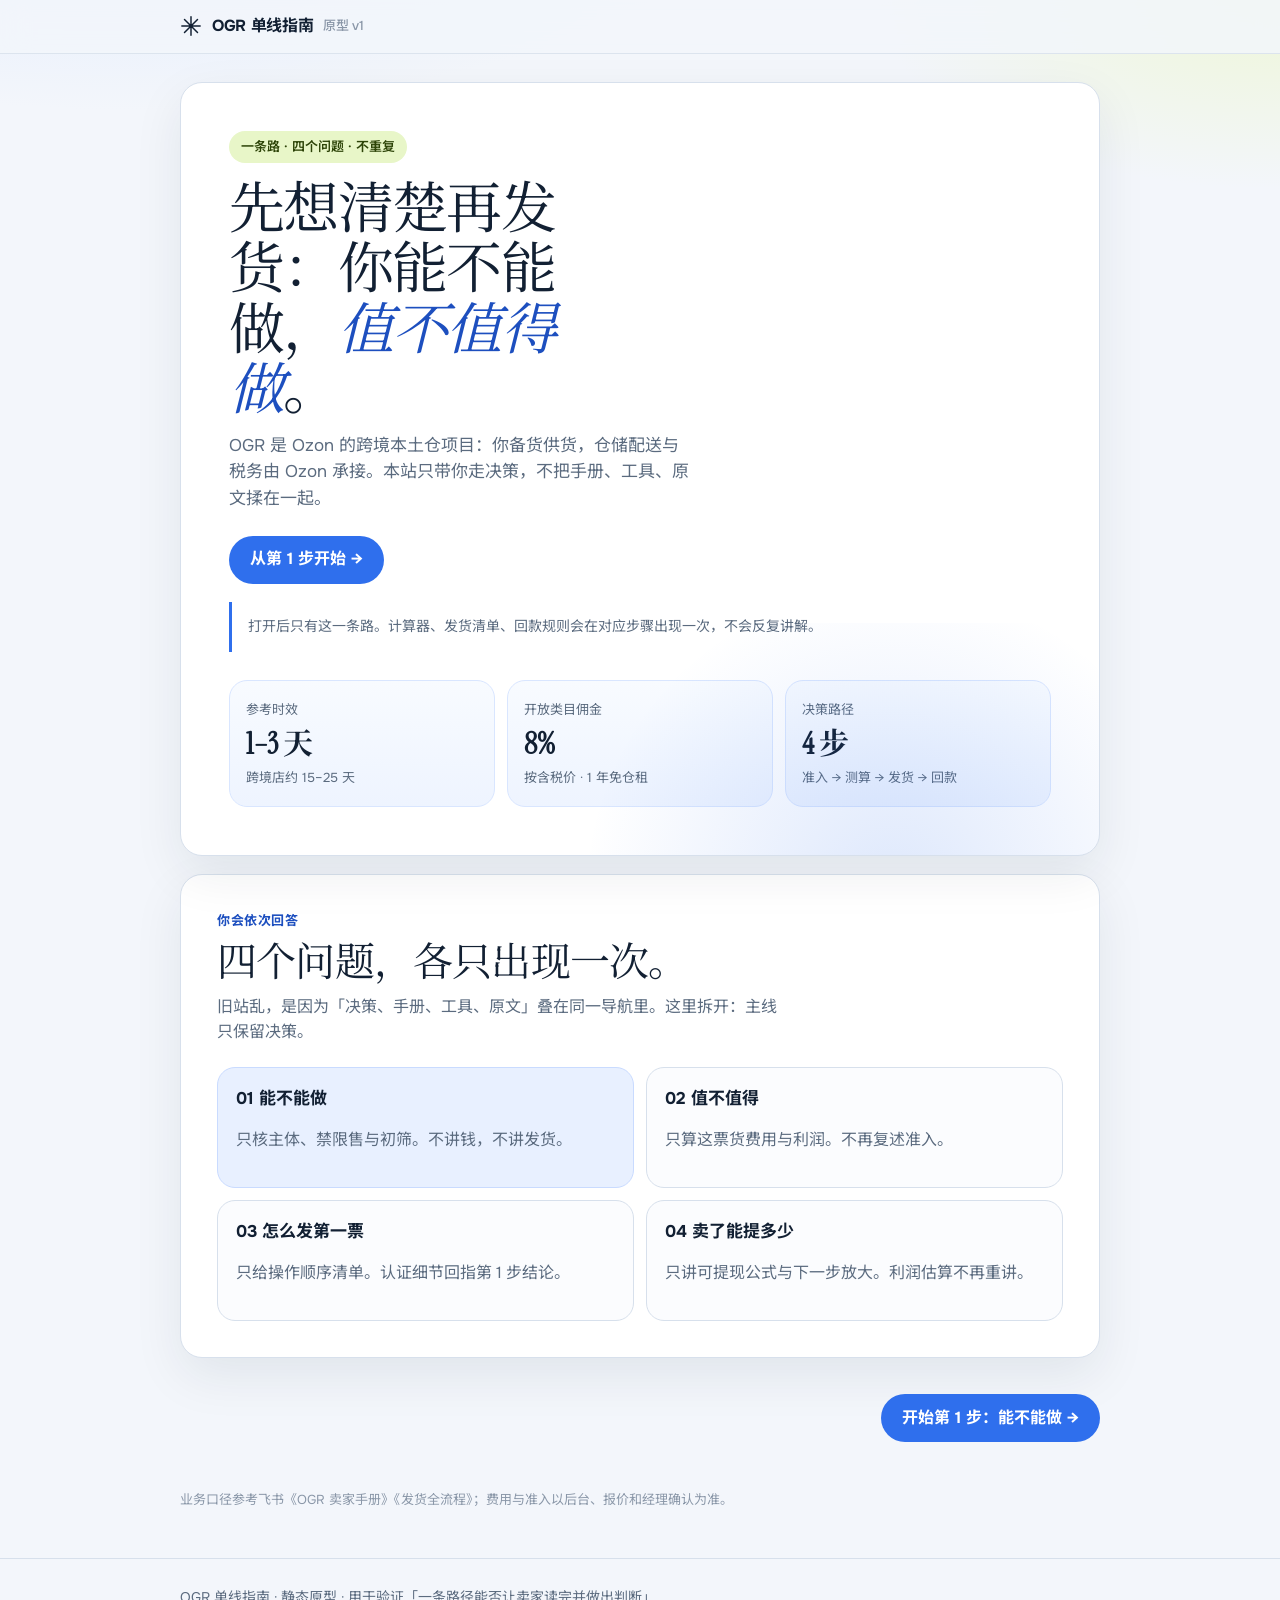
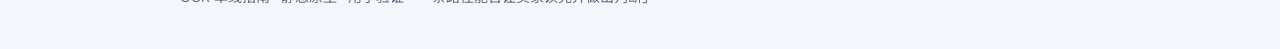
==== index.html @ 33021dd6 "Ship single-path OGR guide prototype. Replace multi-nav handbook with a four-step decision path so s" ====
<!DOCTYPE html>
<html lang="zh-CN">
<head>
  <meta charset="utf-8" />
  <meta name="viewport" content="width=device-width,initial-scale=1" />
  <title>OGR 单线指南 · 先判断，再行动</title>
  <link rel="preconnect" href="https://fonts.googleapis.com" />
  <link href="https://fonts.googleapis.com/css2?family=Instrument+Serif:ital@0;1&family=Onest:wght@400;500;600;700;800&family=Noto+Sans+SC:wght@400;500;700&family=Noto+Serif+SC:wght@400;500&display=swap" rel="stylesheet" />
  <link rel="stylesheet" href="style.css" />
</head>
<body>
  <header class="top">
    <div class="wrap top-in">
      <a class="brand" href="index.html">
        <svg fill="none" stroke="currentColor" stroke-linecap="round" stroke-width="1.6" viewBox="0 0 24 24"><path d="M12 2v20M2 12h20M4.9 4.9l14.2 14.2M19.1 4.9 4.9 19.1"></path></svg>
        OGR 单线指南
        <span>原型 v1</span>
      </a>
    </div>
  </header>

  <main class="wrap">
    <section class="hero">
      <div class="badge">一条路 · 四个问题 · 不重复</div>
      <h1>先想清楚再发货：你能不能做，<em>值不值得做</em>。</h1>
      <p class="lead">OGR 是 Ozon 的跨境本土仓项目：你备货供货，仓储配送与税务由 Ozon 承接。本站只带你走决策，不把手册、工具、原文揉在一起。</p>
      <div class="cta-row">
        <a class="btn" href="step-1.html">从第 1 步开始 →</a>
      </div>
      <p class="only-one">打开后只有这一条路。计算器、发货清单、回款规则会在对应步骤出现一次，不会反复讲解。</p>
      <div class="stats">
        <div class="stat"><span>参考时效</span><b>1–3 天</b><span>跨境店约 15–25 天</span></div>
        <div class="stat"><span>开放类目佣金</span><b>8%</b><span>按含税价 · 1 年免仓租</span></div>
        <div class="stat"><span>决策路径</span><b>4 步</b><span>准入 → 测算 → 发货 → 回款</span></div>
      </div>
    </section>

    <section class="panel">
      <div class="eyebrow">你会依次回答</div>
      <h2>四个问题，各只出现一次。</h2>
      <p class="section-lead">旧站乱，是因为「决策、手册、工具、原文」叠在同一导航里。这里拆开：主线只保留决策。</p>
      <div class="grid two">
        <article class="card sky"><h3>01 能不能做</h3><p>只核主体、禁限售与初筛。不讲钱，不讲发货。</p></article>
        <article class="card"><h3>02 值不值得</h3><p>只算这票货费用与利润。不再复述准入。</p></article>
        <article class="card"><h3>03 怎么发第一票</h3><p>只给操作顺序清单。认证细节回指第 1 步结论。</p></article>
        <article class="card"><h3>04 卖了能提多少</h3><p>只讲可提现公式与下一步放大。利润估算不再重讲。</p></article>
      </div>
    </section>

    <div class="nav-foot">
      <span></span>
      <a class="btn" href="step-1.html">开始第 1 步：能不能做 →</a>
    </div>
    <p class="source">业务口径参考飞书《OGR 卖家手册》《发货全流程》；费用与准入以后台、报价和经理确认为准。</p>
  </main>

  <footer>
    <div class="wrap">OGR 单线指南 · 静态原型 · 用于验证「一条路径能否让卖家读完并做出判断」</div>
  </footer>
</body>
</html>
---- style.css ----
:root {
  --bg: #f3f6fb;
  --paper: #ffffff;
  --ink: #122033;
  --muted: #5b6b7f;
  --faint: #8a97a8;
  --line: #d7e0ec;
  --blue: #2f6fed;
  --blue-deep: #1d4fbf;
  --sky: #e8f0ff;
  --lime: #e8f6c8;
  --lime-ink: #2d4408;
  --warn: #fff1df;
  --warn-ink: #8a4b00;
  --danger: #fde8e8;
  --danger-ink: #9b1c1c;
  --ok: #e5f7ea;
  --ok-ink: #146c2e;
  --shadow: 0 18px 50px rgba(18, 32, 51, 0.08);
  --radius: 22px;
  --max: 920px;
  --serif: "Instrument Serif", "Noto Serif SC", Georgia, serif;
  --sans: "Onest", "Noto Sans SC", system-ui, sans-serif;
}

* { box-sizing: border-box; }
html { scroll-behavior: smooth; }
body {
  margin: 0;
  color: var(--ink);
  background:
    radial-gradient(1200px 500px at 10% -10%, #dce8ff 0%, transparent 55%),
    radial-gradient(900px 420px at 100% 0%, #eef6d8 0%, transparent 45%),
    var(--bg);
  font-family: var(--sans);
  line-height: 1.55;
}

a { color: var(--blue-deep); text-decoration-thickness: 1px; text-underline-offset: 3px; }
a:hover { color: var(--blue); }

.wrap { width: min(var(--max), calc(100% - 32px)); margin: 0 auto; }

.top {
  position: sticky;
  top: 0;
  z-index: 20;
  backdrop-filter: blur(14px);
  background: rgba(243, 246, 251, 0.86);
  border-bottom: 1px solid rgba(215, 224, 236, 0.8);
}
.top-in {
  display: flex;
  align-items: center;
  justify-content: space-between;
  gap: 16px;
  padding: 14px 0;
}
.brand {
  display: inline-flex;
  align-items: center;
  gap: 10px;
  color: var(--ink);
  text-decoration: none;
  font-weight: 700;
  letter-spacing: -0.02em;
}
.brand svg { width: 22px; height: 22px; }
.brand span { color: var(--faint); font-weight: 500; font-size: 13px; }

.progress {
  display: grid;
  grid-template-columns: repeat(4, 1fr);
  gap: 8px;
  width: min(520px, 58vw);
}
.progress a {
  text-decoration: none;
  color: var(--faint);
  font-size: 12px;
  font-weight: 600;
  padding: 8px 10px;
  border-radius: 999px;
  background: rgba(255,255,255,0.55);
  border: 1px solid transparent;
  text-align: center;
  white-space: nowrap;
  overflow: hidden;
  text-overflow: ellipsis;
}
.progress a[aria-current="step"] {
  color: white;
  background: var(--blue);
  border-color: var(--blue);
}
.progress a.done {
  color: var(--blue-deep);
  background: var(--sky);
  border-color: #c9dbff;
}

.hero, .panel {
  background: var(--paper);
  border: 1px solid var(--line);
  border-radius: var(--radius);
  box-shadow: var(--shadow);
}
.hero {
  margin: 28px auto 18px;
  padding: clamp(28px, 5vw, 48px);
  position: relative;
  overflow: hidden;
}
.hero::before {
  content: "";
  position: absolute;
  inset: auto -20% -40% 35%;
  height: 70%;
  background: radial-gradient(circle at center, rgba(47,111,237,0.16), transparent 65%);
  pointer-events: none;
}
.badge {
  display: inline-flex;
  align-items: center;
  gap: 8px;
  padding: 6px 12px;
  border-radius: 999px;
  background: var(--lime);
  color: var(--lime-ink);
  font-size: 13px;
  font-weight: 600;
}
h1 {
  margin: 16px 0 12px;
  font-family: var(--serif);
  font-size: clamp(34px, 6vw, 56px);
  line-height: 1.08;
  letter-spacing: -0.03em;
  font-weight: 400;
  max-width: 14ch;
}
h1 em {
  font-style: italic;
  color: var(--blue-deep);
}
.lead {
  margin: 0 0 24px;
  max-width: 42ch;
  color: var(--muted);
  font-size: 17px;
}
.cta-row { display: flex; flex-wrap: wrap; gap: 12px; align-items: center; }

.btn {
  display: inline-flex;
  align-items: center;
  justify-content: center;
  gap: 8px;
  min-height: 48px;
  padding: 0 20px;
  border-radius: 999px;
  border: 1px solid transparent;
  background: var(--blue);
  color: white;
  font: inherit;
  font-weight: 700;
  text-decoration: none;
  cursor: pointer;
  transition: transform .15s ease, background .15s ease;
}
.btn:hover { background: var(--blue-deep); transform: translateY(-1px); color: white; }
.btn.light {
  background: white;
  color: var(--ink);
  border-color: var(--line);
}
.btn.light:hover { background: var(--sky); color: var(--ink); }
.btn:disabled,
.btn.is-disabled,
.btn[aria-disabled="true"] {
  opacity: .45;
  cursor: not-allowed;
  transform: none;
  pointer-events: auto;
}

.stats {
  display: grid;
  grid-template-columns: repeat(3, 1fr);
  gap: 12px;
  margin-top: 28px;
}
.stat {
  padding: 16px;
  border-radius: 18px;
  background: linear-gradient(180deg, #f8fbff, #eef4ff);
  border: 1px solid #d9e6ff;
}
.stat b {
  display: block;
  font-family: var(--serif);
  font-size: 30px;
  line-height: 1;
  margin: 8px 0 6px;
}
.stat span { color: var(--muted); font-size: 13px; }

.panel { padding: clamp(22px, 4vw, 36px); margin: 0 auto 18px; }
.eyebrow {
  color: var(--blue-deep);
  font-size: 13px;
  font-weight: 700;
  letter-spacing: 0.04em;
  text-transform: uppercase;
}
h2 {
  margin: 8px 0 10px;
  font-family: var(--serif);
  font-size: clamp(28px, 4vw, 40px);
  line-height: 1.15;
  letter-spacing: -0.02em;
  font-weight: 400;
}
.section-lead { margin: 0 0 22px; color: var(--muted); max-width: 52ch; }

.grid { display: grid; gap: 12px; }
.grid.two { grid-template-columns: repeat(2, 1fr); }
.grid.three { grid-template-columns: repeat(3, 1fr); }

.card {
  padding: 18px;
  border-radius: 18px;
  border: 1px solid var(--line);
  background: #fbfcfe;
}
.card h3 { margin: 0 0 8px; font-size: 17px; }
.card p, .card li { color: var(--muted); }
.card ul { margin: 0; padding-left: 18px; }
.card.sky { background: var(--sky); border-color: #c9dbff; }
.card.ok { background: var(--ok); border-color: #b7e4c3; }
.card.warn { background: var(--warn); border-color: #f0d2a4; }
.card.danger { background: var(--danger); border-color: #f0bdbd; }

.check-list { display: grid; gap: 10px; }
.check {
  display: grid;
  grid-template-columns: 28px 1fr;
  gap: 12px;
  align-items: start;
  padding: 14px 16px;
  border-radius: 16px;
  border: 1px solid var(--line);
  background: white;
  cursor: pointer;
}
.check input { width: 18px; height: 18px; margin-top: 3px; accent-color: var(--blue); }
.check strong { display: block; margin-bottom: 2px; }
.check span { color: var(--muted); font-size: 14px; }

.gate {
  margin-top: 18px;
  padding: 16px 18px;
  border-radius: 16px;
  background: var(--sky);
  border: 1px solid #c9dbff;
  display: none;
}
.gate.show { display: block; }
.gate.bad { background: var(--warn); border-color: #f0d2a4; }

.calc {
  display: grid;
  grid-template-columns: 1.1fr 0.9fr;
  gap: 16px;
}
.fields { display: grid; gap: 12px; }
label.f {
  display: grid;
  gap: 6px;
  font-size: 14px;
  font-weight: 600;
}
.ipt {
  display: flex;
  align-items: center;
  gap: 8px;
  border: 1px solid var(--line);
  border-radius: 14px;
  background: white;
  padding: 0 14px;
  min-height: 48px;
}
.ipt input {
  border: 0;
  outline: 0;
  width: 100%;
  font: inherit;
  background: transparent;
}
.ipt span { color: var(--faint); font-size: 13px; white-space: nowrap; }
.result {
  padding: 18px;
  border-radius: 18px;
  background: linear-gradient(160deg, #16325f, #2f6fed);
  color: white;
  min-height: 100%;
}
.result p { margin: 0 0 8px; opacity: .8; font-size: 14px; }
.result .big {
  font-family: var(--serif);
  font-size: 42px;
  line-height: 1;
  margin: 4px 0 16px;
}
.result dl { margin: 0; display: grid; gap: 8px; }
.result dt { opacity: .75; font-size: 13px; }
.result dd { margin: 0; font-weight: 700; }
.note {
  margin-top: 12px;
  font-size: 13px;
  color: var(--faint);
}

.steps { counter-reset: s; display: grid; gap: 10px; }
.step {
  display: grid;
  grid-template-columns: 48px 1fr;
  gap: 14px;
  padding: 16px;
  border-radius: 18px;
  border: 1px solid var(--line);
  background: white;
}
.step .n {
  width: 48px;
  height: 48px;
  border-radius: 16px;
  display: grid;
  place-items: center;
  background: var(--sky);
  color: var(--blue-deep);
  font-weight: 800;
}
.step h3 { margin: 0 0 4px; font-size: 16px; }
.step p { margin: 0; color: var(--muted); font-size: 14px; }
.who {
  display: inline-block;
  margin-top: 8px;
  padding: 3px 8px;
  border-radius: 999px;
  background: #eef2f7;
  color: var(--muted);
  font-size: 12px;
  font-weight: 600;
}

.nav-foot {
  display: flex;
  justify-content: space-between;
  gap: 12px;
  flex-wrap: wrap;
  margin: 8px auto 40px;
  padding: 18px 0 8px;
}
.source {
  margin: 0 auto 48px;
  color: var(--faint);
  font-size: 13px;
}
.source a { color: var(--muted); }

footer {
  border-top: 1px solid var(--line);
  padding: 28px 0 40px;
  color: var(--muted);
  font-size: 14px;
}

.only-one {
  margin-top: 18px;
  padding: 14px 16px;
  border-left: 3px solid var(--blue);
  background: rgba(255,255,255,0.55);
  color: var(--muted);
  font-size: 14px;
}

@media (max-width: 820px) {
  .progress { display: none; }
  .stats, .grid.two, .grid.three, .calc { grid-template-columns: 1fr; }
  h1 { max-width: none; }
}
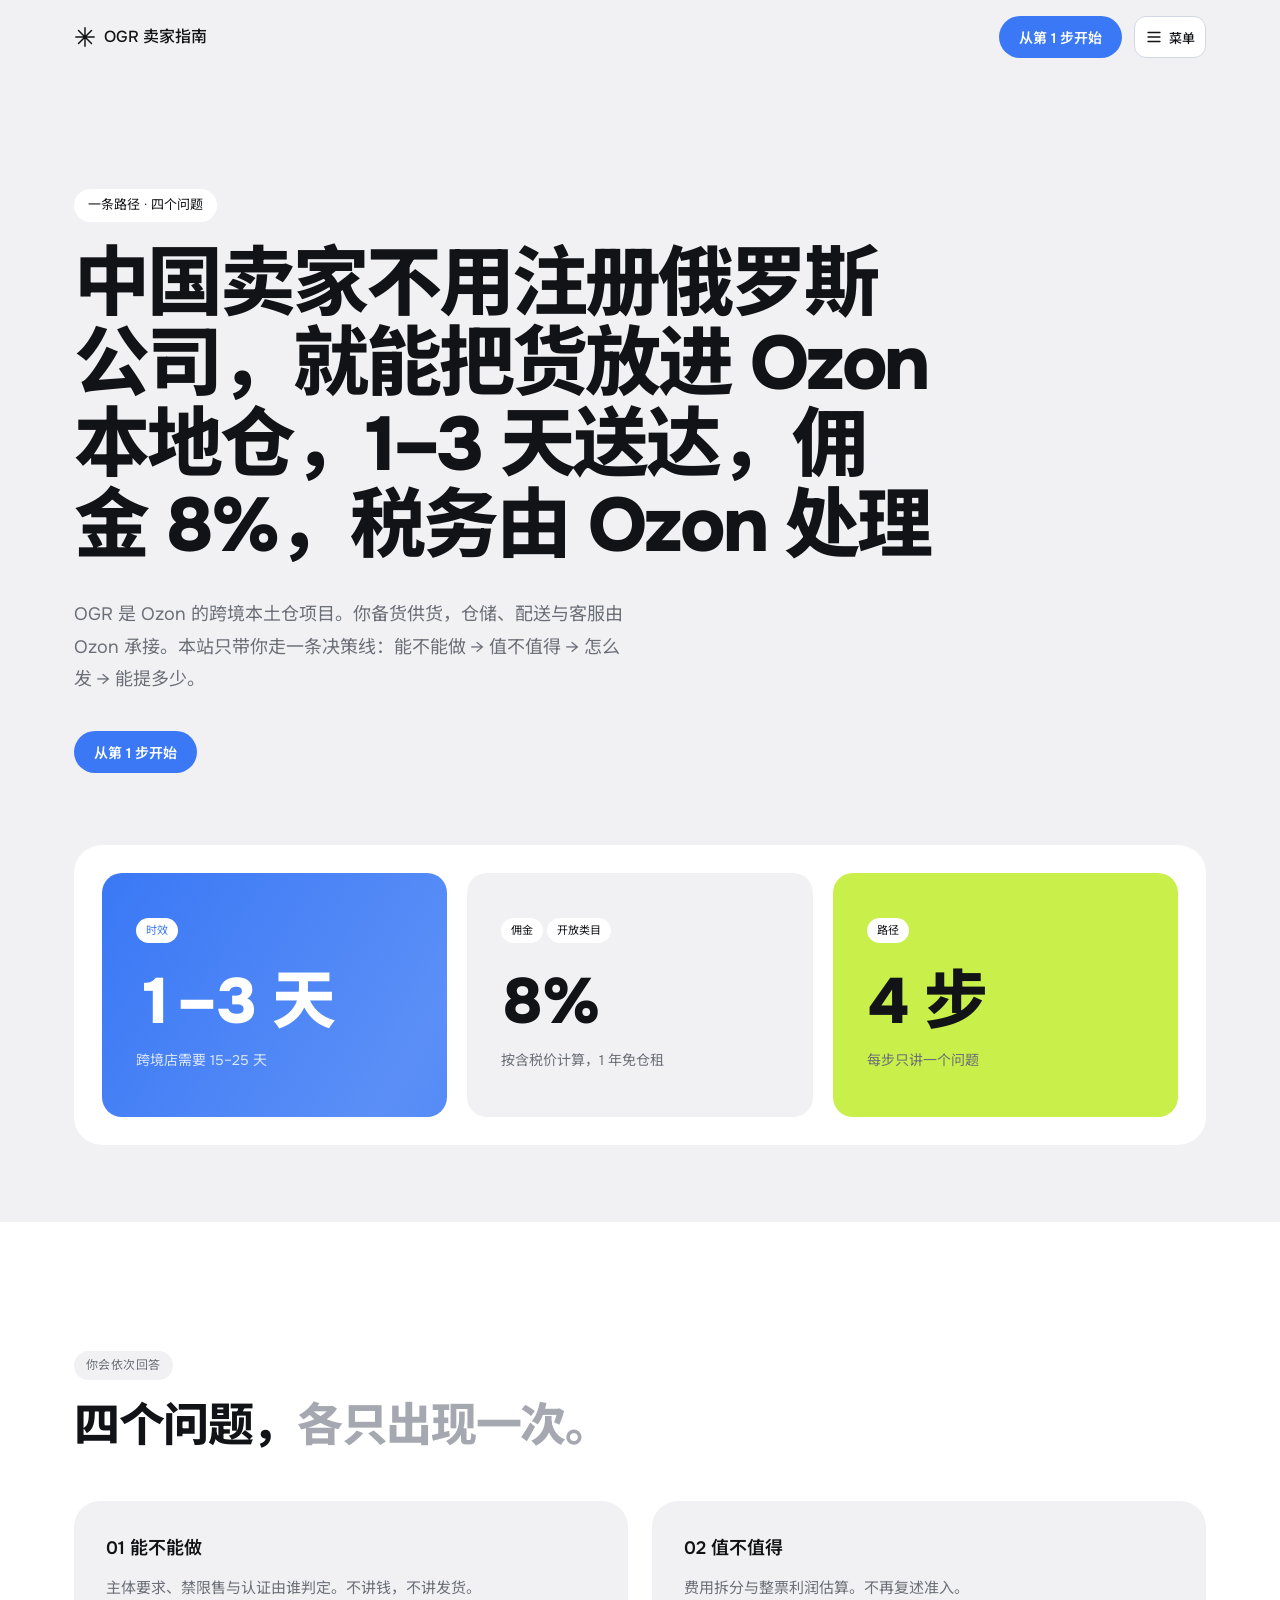
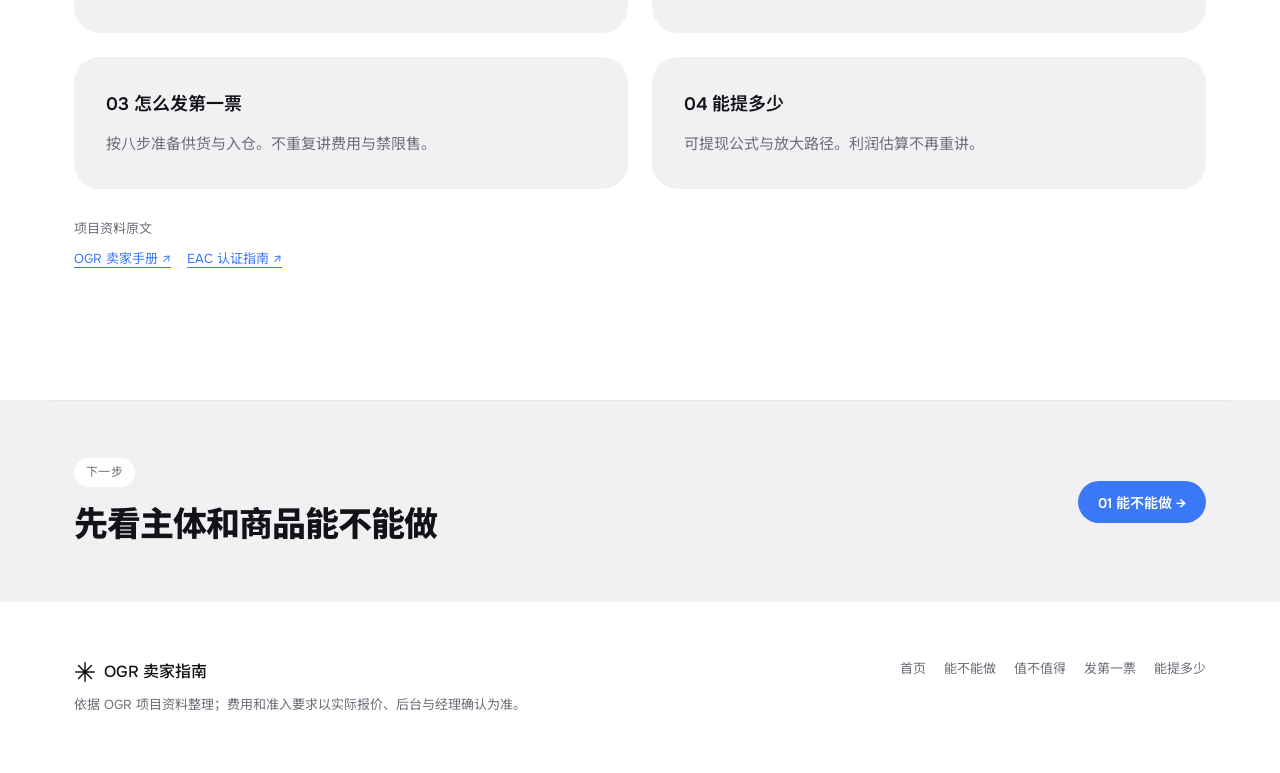
==== commit 8a551593: "Drop eligibility gate and restore original OGR visuals. Reuse existing guide CSS/markup; keep the fo" ====
--- a/index.html
+++ b/index.html
@@ -1,61 +1,37 @@
 <!DOCTYPE html>
 <html lang="zh-CN">
-<head>
-  <meta charset="utf-8" />
-  <meta name="viewport" content="width=device-width,initial-scale=1" />
-  <title>OGR 单线指南 · 先判断，再行动</title>
-  <link rel="preconnect" href="https://fonts.googleapis.com" />
-  <link href="https://fonts.googleapis.com/css2?family=Instrument+Serif:ital@0;1&family=Onest:wght@400;500;600;700;800&family=Noto+Sans+SC:wght@400;500;700&family=Noto+Serif+SC:wght@400;500&display=swap" rel="stylesheet" />
-  <link rel="stylesheet" href="style.css" />
-</head>
-<body>
-  <header class="top">
-    <div class="wrap top-in">
-      <a class="brand" href="index.html">
-        <svg fill="none" stroke="currentColor" stroke-linecap="round" stroke-width="1.6" viewBox="0 0 24 24"><path d="M12 2v20M2 12h20M4.9 4.9l14.2 14.2M19.1 4.9 4.9 19.1"></path></svg>
-        OGR 单线指南
-        <span>原型 v1</span>
-      </a>
-    </div>
-  </header>
-
-  <main class="wrap">
-    <section class="hero">
-      <div class="badge">一条路 · 四个问题 · 不重复</div>
-      <h1>先想清楚再发货：你能不能做，<em>值不值得做</em>。</h1>
-      <p class="lead">OGR 是 Ozon 的跨境本土仓项目：你备货供货，仓储配送与税务由 Ozon 承接。本站只带你走决策，不把手册、工具、原文揉在一起。</p>
-      <div class="cta-row">
-        <a class="btn" href="step-1.html">从第 1 步开始 →</a>
-      </div>
-      <p class="only-one">打开后只有这一条路。计算器、发货清单、回款规则会在对应步骤出现一次，不会反复讲解。</p>
-      <div class="stats">
-        <div class="stat"><span>参考时效</span><b>1–3 天</b><span>跨境店约 15–25 天</span></div>
-        <div class="stat"><span>开放类目佣金</span><b>8%</b><span>按含税价 · 1 年免仓租</span></div>
-        <div class="stat"><span>决策路径</span><b>4 步</b><span>准入 → 测算 → 发货 → 回款</span></div>
-      </div>
-    </section>
-
-    <section class="panel">
-      <div class="eyebrow">你会依次回答</div>
-      <h2>四个问题，各只出现一次。</h2>
-      <p class="section-lead">旧站乱，是因为「决策、手册、工具、原文」叠在同一导航里。这里拆开：主线只保留决策。</p>
-      <div class="grid two">
-        <article class="card sky"><h3>01 能不能做</h3><p>只核主体、禁限售与初筛。不讲钱，不讲发货。</p></article>
-        <article class="card"><h3>02 值不值得</h3><p>只算这票货费用与利润。不再复述准入。</p></article>
-        <article class="card"><h3>03 怎么发第一票</h3><p>只给操作顺序清单。认证细节回指第 1 步结论。</p></article>
-        <article class="card"><h3>04 卖了能提多少</h3><p>只讲可提现公式与下一步放大。利润估算不再重讲。</p></article>
-      </div>
-    </section>
-
-    <div class="nav-foot">
-      <span></span>
-      <a class="btn" href="step-1.html">开始第 1 步：能不能做 →</a>
-    </div>
-    <p class="source">业务口径参考飞书《OGR 卖家手册》《发货全流程》；费用与准入以后台、报价和经理确认为准。</p>
-  </main>
-
-  <footer>
-    <div class="wrap">OGR 单线指南 · 静态原型 · 用于验证「一条路径能否让卖家读完并做出判断」</div>
-  </footer>
-</body>
+<meta charset="utf-8"/>
+<meta content="width=device-width,initial-scale=1,viewport-fit=cover" name="viewport"/>
+<title>OGR 卖家指南</title>
+<link href="https://fonts.googleapis.com" rel="preconnect"/>
+<link href="https://fonts.googleapis.com/css2?family=Instrument+Serif:ital@0;1&amp;family=Onest:wght@400;500;600;800&amp;family=Noto+Sans+SC:wght@400;500;700&amp;family=Noto+Serif+SC:wght@400;500&amp;display=swap" rel="stylesheet"/>
+<link href="style.css" rel="stylesheet"/>
+<link href="polish.css" rel="stylesheet"/>
+<header class="site"><div class="in"><a class="brand" href="index.html"><svg fill="none" stroke="currentColor" stroke-linecap="round" stroke-width="1.6" viewBox="0 0 24 24"><path d="M12 2v20M2 12h20M4.9 4.9l14.2 14.2M19.1 4.9 4.9 19.1"></path></svg>OGR 卖家指南</a><nav class="menu"><a aria-current="page" href="index.html">首页</a><a href="step-1.html">01 能不能做</a><a href="step-2.html">02 值不值得</a><a href="step-3.html">03 发第一票</a><a href="step-4.html">04 能提多少</a></nav><a class="btn" href="step-1.html">从第 1 步开始</a><button aria-controls="site-navigation" aria-expanded="false" aria-label="打开或收起网站菜单" class="site-menu-toggle" type="button"><svg aria-hidden="true" fill="none" stroke="currentColor" stroke-linecap="round" stroke-width="1.7" viewBox="0 0 24 24"><path d="M4 6h16M4 12h16M4 18h16"></path></svg><span>菜单</span></button></div>
+<div aria-label="网站导航" class="in mnav" hidden id="site-navigation" role="navigation"><a aria-current="page" href="index.html">首页</a><a href="step-1.html">01 能不能做</a><a href="step-2.html">02 值不值得</a><a href="step-3.html">03 发第一票</a><a href="step-4.html">04 能提多少</a></div></header>
+<main>
+<div class="in ihero">
+<div class="badge">一条路径 · 四个问题</div>
+<h1>中国卖家不用注册俄罗斯公司，就能把货放进 <b>Ozon 本地仓</b>，1–3 天送达，佣金 8%，税务由 Ozon 处理</h1>
+<p>OGR 是 Ozon 的跨境本土仓项目。你备货供货，仓储、配送与客服由 Ozon 承接。本站只带你走一条决策线：能不能做 → 值不值得 → 怎么发 → 能提多少。</p>
+<div class="cta"><a class="btn" href="step-1.html">从第 1 步开始</a></div>
+<div class="mock">
+<div class="m b"><span class="tag" style="color:var(--blue)">时效</span><div class="v num">1–3 天</div><p>跨境店需要 15–25 天</p></div>
+<div class="m"><span class="tag">佣金</span><span class="tag">开放类目</span><div class="v num">8%</div><p>按含税价计算，1 年免仓租</p></div>
+<div class="m l"><span class="tag">路径</span><div class="v num">4 步</div><p>每步只讲一个问题</p></div>
+</div></div>
+<section class="soft"><div class="in">
+<div class="eyebrow">你会依次回答</div><h2 class="h2">四个问题，<span>各只出现一次。</span></h2>
+<div class="grid g2" style="margin-top:28px">
+<a class="card" href="step-1.html" style="text-decoration:none"><h3>01 能不能做</h3><p>主体要求、禁限售与认证由谁判定。不讲钱，不讲发货。</p></a>
+<a class="card" href="step-2.html" style="text-decoration:none"><h3>02 值不值得</h3><p>费用拆分与整票利润估算。不再复述准入。</p></a>
+<a class="card" href="step-3.html" style="text-decoration:none"><h3>03 怎么发第一票</h3><p>按八步准备供货与入仓。不重复讲费用与禁限售。</p></a>
+<a class="card" href="step-4.html" style="text-decoration:none"><h3>04 能提多少</h3><p>可提现公式与放大路径。利润估算不再重讲。</p></a>
+</div>
+<p class="source-line"><span>项目资料原文</span><a href="https://mcnr4asdohn7.feishu.cn/wiki/GHFMwMTVVi674Xk6fSncdgdinuc" rel="noopener" target="_blank">OGR 卖家手册 ↗</a><a href="https://mcnr4asdohn7.feishu.cn/wiki/VZ6hwKx2fiRFkskrBdcchBUDnZn" rel="noopener" target="_blank">EAC 认证指南 ↗</a></p>
+</div></section>
+<div class="in next"><div><div class="eyebrow">下一步</div><div class="h2">先看主体和商品能不能做</div></div><a class="btn" href="step-1.html">01 能不能做 →</a></div>
+</main>
+<footer><div class="in"><div><a class="brand" href="index.html"><svg fill="none" stroke="currentColor" stroke-linecap="round" stroke-width="1.6" viewBox="0 0 24 24"><path d="M12 2v20M2 12h20M4.9 4.9l14.2 14.2M19.1 4.9 4.9 19.1"></path></svg>OGR 卖家指南</a><p style="margin:8px 0 0">依据 OGR 项目资料整理；费用和准入要求以实际报价、后台与经理确认为准。</p></div><nav><a href="index.html">首页</a><a href="step-1.html">能不能做</a><a href="step-2.html">值不值得</a><a href="step-3.html">发第一票</a><a href="step-4.html">能提多少</a></nav></div></footer>
+<script defer src="site-nav.js"></script>
 </html>
--- a/style.css
+++ b/style.css
@@ -1,392 +1,413 @@
-:root {
-  --bg: #f3f6fb;
-  --paper: #ffffff;
-  --ink: #122033;
-  --muted: #5b6b7f;
-  --faint: #8a97a8;
-  --line: #d7e0ec;
-  --blue: #2f6fed;
-  --blue-deep: #1d4fbf;
-  --sky: #e8f0ff;
-  --lime: #e8f6c8;
-  --lime-ink: #2d4408;
-  --warn: #fff1df;
-  --warn-ink: #8a4b00;
-  --danger: #fde8e8;
-  --danger-ink: #9b1c1c;
-  --ok: #e5f7ea;
-  --ok-ink: #146c2e;
-  --shadow: 0 18px 50px rgba(18, 32, 51, 0.08);
-  --radius: 22px;
-  --max: 920px;
-  --serif: "Instrument Serif", "Noto Serif SC", Georgia, serif;
-  --sans: "Onest", "Noto Sans SC", system-ui, sans-serif;
-}
-
-* { box-sizing: border-box; }
-html { scroll-behavior: smooth; }
-body {
-  margin: 0;
-  color: var(--ink);
-  background:
-    radial-gradient(1200px 500px at 10% -10%, #dce8ff 0%, transparent 55%),
-    radial-gradient(900px 420px at 100% 0%, #eef6d8 0%, transparent 45%),
-    var(--bg);
-  font-family: var(--sans);
-  line-height: 1.55;
-}
-
-a { color: var(--blue-deep); text-decoration-thickness: 1px; text-underline-offset: 3px; }
-a:hover { color: var(--blue); }
-
-.wrap { width: min(var(--max), calc(100% - 32px)); margin: 0 auto; }
-
-.top {
-  position: sticky;
-  top: 0;
-  z-index: 20;
-  backdrop-filter: blur(14px);
-  background: rgba(243, 246, 251, 0.86);
-  border-bottom: 1px solid rgba(215, 224, 236, 0.8);
-}
-.top-in {
-  display: flex;
-  align-items: center;
-  justify-content: space-between;
-  gap: 16px;
-  padding: 14px 0;
-}
-.brand {
-  display: inline-flex;
-  align-items: center;
-  gap: 10px;
-  color: var(--ink);
-  text-decoration: none;
-  font-weight: 700;
-  letter-spacing: -0.02em;
-}
-.brand svg { width: 22px; height: 22px; }
-.brand span { color: var(--faint); font-weight: 500; font-size: 13px; }
-
-.progress {
-  display: grid;
-  grid-template-columns: repeat(4, 1fr);
-  gap: 8px;
-  width: min(520px, 58vw);
-}
-.progress a {
-  text-decoration: none;
-  color: var(--faint);
-  font-size: 12px;
-  font-weight: 600;
-  padding: 8px 10px;
-  border-radius: 999px;
-  background: rgba(255,255,255,0.55);
-  border: 1px solid transparent;
-  text-align: center;
-  white-space: nowrap;
-  overflow: hidden;
-  text-overflow: ellipsis;
-}
-.progress a[aria-current="step"] {
-  color: white;
-  background: var(--blue);
-  border-color: var(--blue);
-}
-.progress a.done {
-  color: var(--blue-deep);
-  background: var(--sky);
-  border-color: #c9dbff;
-}
-
-.hero, .panel {
-  background: var(--paper);
-  border: 1px solid var(--line);
-  border-radius: var(--radius);
-  box-shadow: var(--shadow);
-}
-.hero {
-  margin: 28px auto 18px;
-  padding: clamp(28px, 5vw, 48px);
-  position: relative;
-  overflow: hidden;
-}
-.hero::before {
-  content: "";
-  position: absolute;
-  inset: auto -20% -40% 35%;
-  height: 70%;
-  background: radial-gradient(circle at center, rgba(47,111,237,0.16), transparent 65%);
-  pointer-events: none;
-}
-.badge {
-  display: inline-flex;
-  align-items: center;
-  gap: 8px;
-  padding: 6px 12px;
-  border-radius: 999px;
-  background: var(--lime);
-  color: var(--lime-ink);
-  font-size: 13px;
-  font-weight: 600;
-}
-h1 {
-  margin: 16px 0 12px;
-  font-family: var(--serif);
-  font-size: clamp(34px, 6vw, 56px);
-  line-height: 1.08;
-  letter-spacing: -0.03em;
-  font-weight: 400;
-  max-width: 14ch;
-}
-h1 em {
-  font-style: italic;
-  color: var(--blue-deep);
-}
-.lead {
-  margin: 0 0 24px;
-  max-width: 42ch;
-  color: var(--muted);
-  font-size: 17px;
-}
-.cta-row { display: flex; flex-wrap: wrap; gap: 12px; align-items: center; }
-
-.btn {
-  display: inline-flex;
-  align-items: center;
-  justify-content: center;
-  gap: 8px;
-  min-height: 48px;
-  padding: 0 20px;
-  border-radius: 999px;
-  border: 1px solid transparent;
-  background: var(--blue);
-  color: white;
-  font: inherit;
-  font-weight: 700;
-  text-decoration: none;
-  cursor: pointer;
-  transition: transform .15s ease, background .15s ease;
-}
-.btn:hover { background: var(--blue-deep); transform: translateY(-1px); color: white; }
-.btn.light {
-  background: white;
-  color: var(--ink);
-  border-color: var(--line);
-}
-.btn.light:hover { background: var(--sky); color: var(--ink); }
-.btn:disabled,
-.btn.is-disabled,
-.btn[aria-disabled="true"] {
-  opacity: .45;
-  cursor: not-allowed;
-  transform: none;
-  pointer-events: auto;
-}
-
-.stats {
-  display: grid;
-  grid-template-columns: repeat(3, 1fr);
-  gap: 12px;
-  margin-top: 28px;
-}
-.stat {
-  padding: 16px;
-  border-radius: 18px;
-  background: linear-gradient(180deg, #f8fbff, #eef4ff);
-  border: 1px solid #d9e6ff;
-}
-.stat b {
-  display: block;
-  font-family: var(--serif);
-  font-size: 30px;
-  line-height: 1;
-  margin: 8px 0 6px;
-}
-.stat span { color: var(--muted); font-size: 13px; }
-
-.panel { padding: clamp(22px, 4vw, 36px); margin: 0 auto 18px; }
-.eyebrow {
-  color: var(--blue-deep);
-  font-size: 13px;
-  font-weight: 700;
-  letter-spacing: 0.04em;
-  text-transform: uppercase;
-}
-h2 {
-  margin: 8px 0 10px;
-  font-family: var(--serif);
-  font-size: clamp(28px, 4vw, 40px);
-  line-height: 1.15;
-  letter-spacing: -0.02em;
-  font-weight: 400;
-}
-.section-lead { margin: 0 0 22px; color: var(--muted); max-width: 52ch; }
-
-.grid { display: grid; gap: 12px; }
-.grid.two { grid-template-columns: repeat(2, 1fr); }
-.grid.three { grid-template-columns: repeat(3, 1fr); }
-
-.card {
-  padding: 18px;
-  border-radius: 18px;
-  border: 1px solid var(--line);
-  background: #fbfcfe;
-}
-.card h3 { margin: 0 0 8px; font-size: 17px; }
-.card p, .card li { color: var(--muted); }
-.card ul { margin: 0; padding-left: 18px; }
-.card.sky { background: var(--sky); border-color: #c9dbff; }
-.card.ok { background: var(--ok); border-color: #b7e4c3; }
-.card.warn { background: var(--warn); border-color: #f0d2a4; }
-.card.danger { background: var(--danger); border-color: #f0bdbd; }
-
-.check-list { display: grid; gap: 10px; }
-.check {
-  display: grid;
-  grid-template-columns: 28px 1fr;
-  gap: 12px;
-  align-items: start;
-  padding: 14px 16px;
-  border-radius: 16px;
-  border: 1px solid var(--line);
-  background: white;
-  cursor: pointer;
-}
-.check input { width: 18px; height: 18px; margin-top: 3px; accent-color: var(--blue); }
-.check strong { display: block; margin-bottom: 2px; }
-.check span { color: var(--muted); font-size: 14px; }
-
-.gate {
-  margin-top: 18px;
-  padding: 16px 18px;
-  border-radius: 16px;
-  background: var(--sky);
-  border: 1px solid #c9dbff;
-  display: none;
-}
-.gate.show { display: block; }
-.gate.bad { background: var(--warn); border-color: #f0d2a4; }
-
-.calc {
-  display: grid;
-  grid-template-columns: 1.1fr 0.9fr;
-  gap: 16px;
-}
-.fields { display: grid; gap: 12px; }
-label.f {
-  display: grid;
-  gap: 6px;
-  font-size: 14px;
-  font-weight: 600;
-}
-.ipt {
-  display: flex;
-  align-items: center;
-  gap: 8px;
-  border: 1px solid var(--line);
-  border-radius: 14px;
-  background: white;
-  padding: 0 14px;
-  min-height: 48px;
-}
-.ipt input {
-  border: 0;
-  outline: 0;
-  width: 100%;
-  font: inherit;
-  background: transparent;
-}
-.ipt span { color: var(--faint); font-size: 13px; white-space: nowrap; }
-.result {
-  padding: 18px;
-  border-radius: 18px;
-  background: linear-gradient(160deg, #16325f, #2f6fed);
-  color: white;
-  min-height: 100%;
-}
-.result p { margin: 0 0 8px; opacity: .8; font-size: 14px; }
-.result .big {
-  font-family: var(--serif);
-  font-size: 42px;
-  line-height: 1;
-  margin: 4px 0 16px;
-}
-.result dl { margin: 0; display: grid; gap: 8px; }
-.result dt { opacity: .75; font-size: 13px; }
-.result dd { margin: 0; font-weight: 700; }
-.note {
-  margin-top: 12px;
-  font-size: 13px;
-  color: var(--faint);
-}
-
-.steps { counter-reset: s; display: grid; gap: 10px; }
-.step {
-  display: grid;
-  grid-template-columns: 48px 1fr;
-  gap: 14px;
-  padding: 16px;
-  border-radius: 18px;
-  border: 1px solid var(--line);
-  background: white;
-}
-.step .n {
-  width: 48px;
-  height: 48px;
-  border-radius: 16px;
-  display: grid;
-  place-items: center;
-  background: var(--sky);
-  color: var(--blue-deep);
-  font-weight: 800;
-}
-.step h3 { margin: 0 0 4px; font-size: 16px; }
-.step p { margin: 0; color: var(--muted); font-size: 14px; }
-.who {
-  display: inline-block;
-  margin-top: 8px;
-  padding: 3px 8px;
-  border-radius: 999px;
-  background: #eef2f7;
-  color: var(--muted);
-  font-size: 12px;
-  font-weight: 600;
-}
-
-.nav-foot {
-  display: flex;
-  justify-content: space-between;
-  gap: 12px;
-  flex-wrap: wrap;
-  margin: 8px auto 40px;
-  padding: 18px 0 8px;
-}
-.source {
-  margin: 0 auto 48px;
-  color: var(--faint);
-  font-size: 13px;
-}
-.source a { color: var(--muted); }
-
-footer {
-  border-top: 1px solid var(--line);
-  padding: 28px 0 40px;
-  color: var(--muted);
-  font-size: 14px;
-}
-
-.only-one {
-  margin-top: 18px;
-  padding: 14px 16px;
-  border-left: 3px solid var(--blue);
-  background: rgba(255,255,255,0.55);
-  color: var(--muted);
-  font-size: 14px;
-}
-
-@media (max-width: 820px) {
-  .progress { display: none; }
-  .stats, .grid.two, .grid.three, .calc { grid-template-columns: 1fr; }
-  h1 { max-width: none; }
-}
+/* Layout: 居中衬线标题 + 天空弧形 + 风景插画；内容页为窄栏卡片 */
+:root{
+  --bg:#f1f1f3;--soft:#f1f1f3;--sky:#e4edff;--ink:#121317;--muted:#6c6f78;--faint:#a5a8b0;--line:#e6e7eb;
+  --blue:#3a78f5;--lime:#c8ef4a;--leaf:#3a9a2f;--leaf-soft:#eaf8dc;--warn:#e0571c;--warn-soft:#fdeee5;
+  --serif:"Instrument Serif","Noto Serif SC",Georgia,serif;--sans:"Onest","Noto Sans SC",system-ui,sans-serif;--heavy:"Onest","Noto Sans SC",system-ui,sans-serif;
+  color-scheme:light;
+}
+*{box-sizing:border-box}
+body{background:var(--bg);color:var(--ink);font-family:var(--sans);font-size:15px;line-height:1.65;-webkit-font-smoothing:antialiased}
+a{color:inherit}
+.in{max-width:1120px;margin:0 auto;padding-left:max(20px,env(safe-area-inset-left,0px));padding-right:max(20px,env(safe-area-inset-right,0px))}
+.num{font-variant-numeric:tabular-nums}
+h1,h2,h3{text-wrap:balance;margin:0}
+.serif{font-family:var(--serif);font-weight:400;letter-spacing:-.01em}
+em.it{font-style:italic;font-family:var(--serif)}
+/* header */
+header.site{position:sticky;top:env(safe-area-inset-top,0px);z-index:20;background:rgba(255,255,255,.9);backdrop-filter:blur(10px)}
+body::before{content:"";position:fixed;inset:0 0 auto;height:env(safe-area-inset-top,0px);z-index:30;background:#fff}
+header.site .in{display:flex;align-items:center;justify-content:space-between;gap:16px;padding-block:16px}
+.brand{display:flex;align-items:center;gap:8px;text-decoration:none;font-weight:500;font-size:16px}
+.brand svg{width:22px;height:22px}
+.menu{display:flex;gap:28px;font-size:14px}
+.menu a{text-decoration:none;color:var(--ink);opacity:.75;white-space:nowrap}
+.menu a[aria-current]{opacity:1;font-weight:600}
+.btn{display:inline-flex;align-items:center;gap:8px;border:0;border-radius:999px;background:var(--ink);color:#fff;font:500 14px var(--sans);padding:11px 20px;text-decoration:none;cursor:pointer;white-space:nowrap}
+.btn.light{background:#fff;color:var(--ink);box-shadow:0 2px 10px rgba(20,30,50,.12)}
+.btn:focus-visible,a:focus-visible,input:focus-visible,button:focus-visible{outline:2px solid var(--blue);outline-offset:2px}
+header.site .in.mnav{display:none}
+@media (max-width:820px){.menu{display:none}header.site .in.mnav{display:flex;gap:6px;overflow-x:auto;padding-bottom:10px;scrollbar-width:none}.mnav a{flex:none;font-size:13px;text-decoration:none;padding:6px 12px;border-radius:999px;background:var(--soft);color:var(--muted)}.mnav a[aria-current]{background:var(--ink);color:#fff}}
+/* hero */
+.hero{position:relative;text-align:center;overflow:hidden}
+.hero .arc{position:absolute;left:50%;top:70px;width:min(980px,140vw);aspect-ratio:2/1;transform:translateX(-50%);border-radius:50% 50% 0 0/100% 100% 0 0;background:linear-gradient(180deg,var(--sky),rgba(232,239,253,0) 85%)}
+.hero .inner{position:relative;z-index:1;padding-block:110px 40px}
+.badge{display:inline-block;background:#fff;border-radius:999px;padding:5px 14px;font-size:13px;box-shadow:0 2px 10px rgba(20,30,50,.08);margin-bottom:22px}
+.hero h1{font-size:clamp(42px,7.4vw,84px);line-height:1.05}
+.hero p{max-width:600px;margin:22px auto 28px;color:var(--muted);font-size:16px}
+.hero .cta{display:flex;gap:12px;justify-content:center;flex-wrap:wrap}
+.float{position:absolute;z-index:2;width:58px;height:58px;border-radius:16px;background:#fff;box-shadow:0 8px 24px rgba(20,30,50,.12);display:grid;place-items:center;font-size:12px;font-weight:600;color:var(--ink)}
+.float svg{width:26px;height:26px}
+@media (prefers-reduced-motion:no-preference){.float{animation:bob 6s ease-in-out infinite}.float:nth-child(2n){animation-delay:-3s}@keyframes bob{50%{transform:translateY(-8px)}}}
+@media (max-width:700px){.float{display:none}.hero .inner{padding-block:60px 30px}}
+.land{display:block;width:100%;height:auto;margin-top:-10px}
+/* page head */
+.phead{position:relative;text-align:center;overflow:hidden;padding-block:70px 40px}
+.phead .arc{top:30px}
+.phead h1{position:relative;font-size:clamp(36px,6vw,64px);line-height:1.08}
+.phead p{position:relative;max-width:620px;margin:16px auto 0;color:var(--muted)}
+/* sections */
+section{padding-block:64px}
+.eyebrow{font-size:13px;color:var(--muted);letter-spacing:.04em;margin-bottom:10px}
+.h2{font-family:var(--serif);font-weight:400;font-size:clamp(30px,4.4vw,46px);line-height:1.15}
+.h2 span{color:var(--faint)}
+.soft{background:var(--soft)}
+.grid{display:grid;gap:16px}
+.g2{grid-template-columns:repeat(2,minmax(0,1fr))}.g3{grid-template-columns:repeat(3,minmax(0,1fr))}.g4{grid-template-columns:repeat(4,minmax(0,1fr))}.g5{grid-template-columns:repeat(5,minmax(0,1fr))}
+@media (max-width:900px){.g3,.g4,.g5{grid-template-columns:1fr 1fr}.g2{grid-template-columns:1fr}}
+@media (max-width:460px){.g3{grid-template-columns:1fr}}
+.card{background:#fff;border:1px solid var(--line);border-radius:22px;padding:22px;min-width:0}
+.card h3{font-size:17px;font-weight:600;margin-bottom:6px}
+.card p{margin:0;color:var(--muted);font-size:14px}
+.card .big{font-family:var(--serif);font-size:44px;line-height:1.1;margin:6px 0}
+.step .n{font-family:var(--serif);font-size:30px;color:var(--blue);line-height:1}
+.step .tag{display:inline-block;font-size:11px;color:var(--leaf);background:var(--leaf-soft);border-radius:6px;padding:1px 7px;margin-top:10px}
+ul.clean{margin:0;padding-left:18px;display:grid;gap:6px;color:var(--muted);font-size:14px}
+.split{display:grid;grid-template-columns:1fr 1fr;gap:16px}
+@media (max-width:900px){.split{grid-template-columns:1fr}}
+.panel-sky{background:var(--sky);border:0}
+.tbl{overflow-x:auto;border:1px solid var(--line);border-radius:22px;background:#fff}
+.tbl table{width:100%;min-width:620px;border-collapse:collapse;font-size:14px}
+.tbl th,.tbl td{padding:13px 18px;text-align:left;border-bottom:1px solid var(--line)}
+.tbl thead th{font-weight:600;font-size:13px}
+.tbl tbody th{font-weight:400;color:var(--muted)}
+.tbl .og{background:var(--sky);font-weight:600}
+.tbl tr:last-child th,.tbl tr:last-child td{border-bottom:0}
+.tbl tr.sep th,.tbl tr.sep td{border-top:2px solid var(--line)}
+.chips{display:flex;flex-wrap:wrap;gap:8px;margin-top:14px}
+.chips span{border-radius:999px;padding:7px 14px;font-size:13px;background:var(--soft)}
+.chips.dark span{background:var(--ink);color:#fff}
+.next{display:flex;justify-content:space-between;align-items:center;gap:16px;flex-wrap:wrap;border-top:1px solid var(--line);padding-block:36px}
+.next .h2{font-size:clamp(24px,3.4vw,34px)}
+/* footer */
+footer{background:var(--soft);border-top:1px solid var(--line)}
+footer .in{padding-block:40px;display:flex;justify-content:space-between;gap:20px;flex-wrap:wrap;font-size:13px;color:var(--muted)}
+footer .brand{color:var(--ink)}
+footer nav{display:flex;gap:18px;flex-wrap:wrap}
+footer nav a{text-decoration:none}
+/* calculator */
+.calc{display:grid;grid-template-columns:minmax(0,1.05fr) minmax(0,1fr);gap:20px;align-items:start}
+@media (max-width:900px){.calc{grid-template-columns:1fr}}
+.form h3{font-size:15px;font-weight:600;margin:0 0 12px}
+.form .blk+.blk{border-top:1px solid var(--line);margin-top:20px;padding-top:20px}
+.fields{display:grid;grid-template-columns:1fr 1fr;gap:12px}.fields.t3{grid-template-columns:repeat(3,1fr)}
+label.f{display:flex;flex-direction:column;gap:6px;font-size:13px;color:var(--muted);min-width:0}
+.ipt{display:flex;align-items:center;border:1px solid var(--line);border-radius:14px;background:var(--soft);padding:0 14px;height:48px}
+.ipt:focus-within{border-color:var(--blue);background:#fff}
+.ipt input{flex:1;min-width:0;border:0;background:transparent;color:var(--ink);font:500 16px var(--sans);font-variant-numeric:tabular-nums;outline:none}
+.ipt span{font-size:12px;color:var(--faint)}
+.est{font-size:10px;color:var(--warn);background:var(--warn-soft);border-radius:5px;padding:0 5px;margin-left:4px}
+.presets{display:flex;flex-wrap:wrap;gap:8px;margin-bottom:20px}
+.pre{border:1px solid var(--line);background:#fff;border-radius:999px;font:500 13px var(--sans);padding:8px 14px;cursor:pointer;color:var(--ink)}
+.pre[aria-pressed="true"]{background:var(--ink);color:#fff;border-color:var(--ink)}
+.res{position:sticky;top:90px}
+@media (max-width:900px){.res{position:static}}
+.res .head{background:var(--sky);border-radius:22px;padding:24px}
+.res .head .k{font-size:13px;color:var(--muted)}
+.res .head .big{font-family:var(--serif);font-size:clamp(48px,7vw,64px);line-height:1.05;margin:4px 0}
+.res .head .row{display:grid;grid-template-columns:repeat(3,1fr);gap:10px;margin-top:16px;padding-top:14px;border-top:1px solid rgba(43,95,217,.18)}
+.res .head small{display:block;font-size:12px;color:var(--muted)}
+.res .head b{font-size:18px;font-weight:600}
+.bar{display:flex;height:12px;border-radius:999px;overflow:hidden;margin:6px 0 10px;background:var(--soft)}
+.bar i{display:block;height:100%}
+.legend{display:flex;flex-wrap:wrap;gap:6px 14px;font-size:12px;color:var(--muted)}
+.legend span::before{content:"";display:inline-block;width:8px;height:8px;border-radius:50%;margin-right:6px;background:var(--c)}
+table.fee{width:100%;border-collapse:collapse;font-size:14px;margin-top:10px}
+table.fee td{padding:8px 0;border-bottom:1px solid var(--line)}
+table.fee td:last-child{text-align:right;font-variant-numeric:tabular-nums;white-space:nowrap}
+table.fee tr.h td{font-size:12px;color:var(--faint);padding-top:16px;letter-spacing:.04em}
+table.fee tr.t td{font-weight:600;border-bottom:0}
+table.fee small{color:var(--faint)}
+.checks{display:grid;gap:8px;margin-top:14px}
+.chk{display:flex;gap:10px;font-size:13px;border-radius:12px;padding:10px 12px;background:var(--leaf-soft)}
+.chk.bad{background:var(--warn-soft)}
+.chk b{flex:none;display:grid;place-items:center;width:20px;height:20px;border-radius:50%;background:var(--leaf);color:#fff;font-size:12px}
+.chk.bad b{background:var(--warn)}
+html{padding-top:env(safe-area-inset-top,0px);padding-bottom:env(safe-area-inset-bottom,0px)}
+body{margin:0}
+img{max-width:100%}
+[hidden]{display:none!important}
+
+@media (max-width:820px){header.site .btn{padding:9px 14px;font-size:13px}}
+
+/* v2: bold grotesk + italic serif, blue pills, gray canvas */
+header.site{background:rgba(241,241,243,.9)}
+body::before{background:var(--bg)}
+.btn{background:var(--blue);font-weight:600}
+.btn.light{background:#fff;color:var(--ink);box-shadow:none}
+.btn.dark{background:var(--ink)}
+.menu a[aria-current]{color:var(--blue)}
+.mnav a{background:#fff!important}.mnav a[aria-current]{background:var(--blue)!important;color:#fff!important}
+.h2{font-family:var(--heavy);font-weight:800;letter-spacing:-.03em}
+.h2 span{color:var(--faint)}
+.h2 i{font-family:var(--serif);font-weight:400;font-style:italic;letter-spacing:0}
+.soft{background:#fff}
+section{padding-block:56px}
+.card{border:0}
+.soft .card{background:var(--bg)}
+.card .big{font-family:var(--heavy);font-weight:800;letter-spacing:-.03em}
+.step .n{font-family:var(--heavy);font-weight:800;color:var(--blue)}
+.panel-sky{background:var(--blue)!important;color:#fff}
+.panel-sky p,.panel-sky li,.panel-sky .clean{color:rgba(255,255,255,.85)!important}
+.panel-sky .tbl{color:var(--ink)}
+.tbl{border:0}
+.tbl .og{background:var(--lime)}
+.chips span{background:#fff}
+.soft .chips span{background:#fff}
+.chips.dark span{background:var(--blue)}
+.ihero{padding-block:56px 40px}
+.ihero h1{font-family:var(--heavy);font-weight:800;font-size:clamp(34px,6.2vw,76px);line-height:1.06;letter-spacing:-.04em;color:var(--faint)}
+.ihero h1 b{color:var(--ink);font-weight:800}
+.ico{display:inline-grid;place-items:center;width:1.05em;height:1.05em;vertical-align:-.16em;margin:0 .06em;border-radius:.26em;transform:rotate(-8deg)}
+.ico svg{width:.66em;height:.66em}
+.ico.b{background:linear-gradient(145deg,#6fa0ff,#2f63e6);box-shadow:inset 0 -4px 8px rgba(0,0,0,.18),0 6px 14px rgba(58,120,245,.35)}
+.ico.l{background:linear-gradient(145deg,#e3ff7a,#a8d62a);box-shadow:inset 0 -4px 8px rgba(0,0,0,.12),0 6px 14px rgba(160,210,40,.4);transform:rotate(9deg)}
+.ico.o{background:linear-gradient(145deg,#ffb27a,#ef6a26);box-shadow:inset 0 -4px 8px rgba(0,0,0,.15),0 6px 14px rgba(239,106,38,.35);transform:rotate(6deg)}
+.ico.p{background:linear-gradient(145deg,#c7a6ff,#8a5cf0);box-shadow:inset 0 -4px 8px rgba(0,0,0,.15),0 6px 14px rgba(138,92,240,.35)}
+.ihero p{max-width:560px;color:var(--muted);font-size:17px;margin:26px 0 28px}
+.ihero .cta{display:flex;gap:12px;flex-wrap:wrap}
+.mock{margin-top:48px;background:#fff;border-radius:28px;padding:22px;display:grid;grid-template-columns:repeat(3,minmax(0,1fr));gap:14px}
+.mock .m{border-radius:20px;background:var(--bg);padding:18px;min-width:0}
+.mock .m .tag{display:inline-block;font-size:11px;border-radius:999px;padding:3px 10px;background:#fff;margin-right:4px}
+.mock .m .v{font-family:var(--heavy);font-weight:800;font-size:clamp(28px,4vw,42px);letter-spacing:-.03em;margin:22px 0 4px}
+.mock .m p{margin:0;font-size:13px;color:var(--muted)}
+.mock .m.b{background:var(--blue);color:#fff}.mock .m.b p{color:rgba(255,255,255,.8)}
+.mock .m.l{background:var(--lime)}
+@media (max-width:760px){.mock{grid-template-columns:1fr}}
+.phead{text-align:center;padding-block:56px 28px}
+.phead .arc{display:none}
+.phead h1{font-family:var(--heavy);font-weight:800;letter-spacing:-.04em;font-size:clamp(36px,6.4vw,70px);line-height:1.02}
+.phead h1 em{display:block;font-family:var(--serif);font-weight:400;font-style:italic;letter-spacing:-.01em}
+.badge{box-shadow:none}
+footer{background:#fff;border:0}
+.res .head{background:var(--blue);color:#fff}
+.res .head .k,.res .head small,#note{color:rgba(255,255,255,.8)!important}
+.res .head .big{font-family:var(--heavy);font-weight:800;letter-spacing:-.03em}
+.res .head .row{border-top-color:rgba(255,255,255,.25)}
+.pre[aria-pressed="true"]{background:var(--blue);border-color:var(--blue)}
+.ipt{background:var(--bg);border-color:transparent}
+.next .h2{font-weight:800}
+
+/* v3b: restrained — neutral cards, blue for numbers, lime only for Ozon 本土仓模式 highlight */
+.grid>.card .n,.grid>.card .big{color:var(--blue)}
+.step .tag{background:var(--c1s,#e3ecff);color:var(--blue)}
+.chips span{background:#fff;color:var(--ink)}
+section:not(.soft) .chips span{background:var(--bg)}
+.tbl thead th{background:#fff;border-bottom:2px solid var(--ink)}
+.tbl thead th.og,.tbl .og{background:#eaf8c4}
+.tbl tbody th{color:var(--ink);font-weight:600}
+.eyebrow{display:inline-block;background:#fff;color:var(--muted);border-radius:999px;padding:4px 12px;font-size:12px}
+.soft .eyebrow{background:var(--bg)}
+.card[style*="warn-soft"]{background:var(--warn-soft)!important}
+:root{--c1s:#e3ecff}
+
+/* ===== motion ===== */
+@view-transition{navigation:auto}
+::view-transition-old(root){animation:vt-out .25s ease both}
+::view-transition-new(root){animation:vt-in .35s ease both}
+@keyframes vt-out{to{opacity:0;transform:translateY(-8px)}}
+@keyframes vt-in{from{opacity:0;transform:translateY(10px)}}
+@media (prefers-reduced-motion:no-preference){
+  .pop{animation:pop .7s cubic-bezier(.2,.8,.2,1) both}
+  @keyframes pop{from{opacity:0;transform:translateY(18px)}}
+  .ihero h1 .ico.pop{animation:popIco .8s cubic-bezier(.3,1.6,.5,1) both,bob 5s ease-in-out 1.2s infinite}
+  @keyframes popIco{from{opacity:0;transform:scale(.3) rotate(-30deg)}}
+  @keyframes bob{50%{translate:0 -6px}}
+  .rv{opacity:0;transform:translateY(22px);transition:opacity .6s ease,transform .7s cubic-bezier(.2,.8,.2,1)}
+  .rv.in-view{opacity:1;transform:none}
+  .card,.btn,.mock .m{transition:transform .25s ease,box-shadow .25s ease,opacity .6s ease}
+  a.card:hover,.grid>.card:hover,.mock .m:hover{transform:translateY(-4px);box-shadow:0 14px 34px rgba(20,30,60,.08)}
+  .btn:hover{transform:translateY(-2px)}
+  .btn:active{transform:translateY(0) scale(.98)}
+  .tbl tbody tr{transition:background .2s}
+  .tbl tbody tr:hover td,.tbl tbody tr:hover th{background:#f6f8ff}
+  .menu a{position:relative}
+  .menu a::after{content:"";position:absolute;left:0;right:0;bottom:-6px;height:2px;border-radius:2px;background:var(--blue);transform:scaleX(0);transition:transform .25s ease;transform-origin:left}
+  .menu a:hover::after,.menu a[aria-current]::after{transform:scaleX(1)}
+  .bar i{transition:width .5s cubic-bezier(.2,.8,.2,1)}
+  .mock .m.b{background:linear-gradient(120deg,#3a78f5,#5b8ff7,#3a78f5);background-size:200% 100%;animation:sheen 6s ease-in-out infinite}
+  @keyframes sheen{50%{background-position:100% 0}}
+}
+
+/* ===== breathing room ===== */
+body{font-size:16px;line-height:1.75}
+.in{max-width:1180px;padding-left:max(24px,env(safe-area-inset-left,0px));padding-right:max(24px,env(safe-area-inset-right,0px))}
+section{padding-block:clamp(72px,10vw,128px)}
+section[style*="padding-top:20px"]{padding-top:24px!important}
+.phead{padding-block:clamp(72px,10vw,120px) clamp(40px,6vw,72px)}
+.phead p{margin-top:24px;font-size:17px;line-height:1.8}
+.ihero{padding-block:clamp(64px,9vw,120px) clamp(48px,6vw,80px)}
+.ihero p{margin:32px 0 36px;font-size:18px;line-height:1.8}
+.mock{margin-top:72px;padding:28px;gap:20px}
+.mock .m{padding:28px}
+.eyebrow{margin-bottom:18px}
+.h2{line-height:1.2}
+.grid{gap:24px}
+.split{gap:24px}
+.grid[style*="margin-top:28px"],.split[style*="margin-top:28px"],.tbl[style*="margin-top:28px"]{margin-top:48px!important}
+.card{padding:32px;border-radius:26px}
+.card h3{font-size:18px;margin-bottom:10px}
+.card p{font-size:15px;line-height:1.75}
+.card .big{margin:10px 0 12px}
+.step h3{margin-top:18px!important}
+.step .tag{margin-top:16px}
+ul.clean{gap:10px;font-size:15px}
+.chips{gap:10px;margin-top:20px}
+.chips span{padding:8px 16px}
+.tbl th,.tbl td{padding:18px 22px}
+.tbl{border-radius:26px}
+[style*="margin-top:16px"]{margin-top:24px!important}
+[style*="margin-top:48px"].eyebrow{margin-top:96px!important}
+.next{padding-block:56px}
+footer .in{padding-block:56px}
+.calc{gap:28px}
+.form .blk+.blk{margin-top:28px;padding-top:28px}
+.fields{gap:16px}
+.res .head{padding:32px}
+p[style*="font-size:13px"]{margin-top:20px!important;line-height:1.75}
+@media (max-width:700px){
+  section{padding-block:64px}
+  .card{padding:24px}
+  .grid,.split{gap:16px}
+  .tbl th,.tbl td{padding:14px 16px}
+}
+.chips.dark span{background:var(--blue)!important;color:#fff!important}
+
+/* ===== journey ===== */
+.jr{display:grid;grid-template-columns:minmax(0,1.15fr) minmax(0,1fr);gap:48px;margin-top:48px;align-items:start}
+.jr-stage{position:sticky;top:96px}
+.jr-map svg{display:block;width:100%;height:auto}
+.jr-zone{font:700 15px var(--sans);fill:var(--ink)}
+.jr-small{font:12px var(--sans);fill:var(--faint)}
+.jr-node circle{fill:#fff;stroke:#c9d3e6;stroke-width:3;transition:fill .3s,stroke .3s}
+.jr-node.on circle{fill:#3a78f5;stroke:#3a78f5}
+.jr-node text{font:600 12px var(--sans);fill:var(--muted)}
+.jr-node.on text{fill:var(--ink)}
+.jr-hud{display:grid;grid-template-columns:repeat(3,minmax(0,1fr));gap:12px;margin-top:16px}
+.jr-hud>div{background:#fff;border-radius:18px;padding:14px 16px;min-width:0}
+.jr-hud small{display:block;font-size:12px;color:var(--muted)}
+.jr-hud b{font-size:16px;display:inline-block;margin-top:2px}
+.who{display:inline-block;font-size:12px;font-weight:600;border-radius:999px;padding:3px 10px}
+.who.you{background:#ffeee3;color:#c4521a}
+.who.oz{background:#e3ecff;color:#2557c9}
+.who.back{background:#eaf8c4;color:#4c7a0a}
+.jr-hud b.who{font-size:14px;padding:3px 12px}
+.jr-steps{list-style:none;margin:0;padding:0;display:grid;gap:28px}
+.jr-steps li{background:#fff;border:1px solid var(--line);border-radius:26px;padding:32px;min-height:62vh;display:flex;flex-direction:column;justify-content:center;opacity:.45;transition:opacity .4s,border-color .4s,box-shadow .4s}
+.jr-steps li.cur{opacity:1;border-color:var(--blue);box-shadow:0 18px 40px rgba(58,120,245,.1)}
+.jr-steps h3{font-size:22px;margin:14px 0 10px}
+.jr-steps p{color:var(--muted);margin:0}
+.jr-steps dl{display:grid;grid-template-columns:auto 1fr;gap:6px 14px;margin:20px 0 0;font-size:14px}
+.jr-steps dt{color:var(--faint)}.jr-steps dd{margin:0}
+.mf{margin-top:40px;background:#fff;border-radius:26px;padding:32px}
+.mf-bar{display:flex;height:72px;border-radius:16px;overflow:hidden}
+.mf-bar i{display:flex;align-items:center;justify-content:center;color:#fff;font:600 13px var(--sans);font-style:normal;white-space:nowrap;overflow:hidden;width:0;transition:width .9s cubic-bezier(.2,.8,.2,1)}
+.mf-legend{list-style:none;margin:24px 0 0;padding:0;display:grid;grid-template-columns:repeat(auto-fit,minmax(170px,1fr));gap:14px}
+.mf-legend li{display:flex;gap:10px;align-items:baseline;font-size:14px}
+.mf-legend li::before{content:"";flex:none;width:10px;height:10px;border-radius:3px;background:var(--c);transform:translateY(1px)}
+.mf-legend b{font-size:18px}
+.mf-legend small{display:block;color:var(--muted);font-size:12px}
+@media (max-width:900px){
+  .jr{grid-template-columns:1fr;gap:20px}
+  .jr-stage{top:118px;z-index:5;background:var(--bg);padding-bottom:10px}
+  .jr-hud b{font-size:14px}
+  .jr-steps li{min-height:auto;padding:24px;opacity:1}
+}
+.jr-steps .who{align-self:flex-start}
+.soft .mf{background:var(--bg)}
+@media (max-width:900px){
+  .jr-map svg{max-height:170px;width:auto;margin:0 auto}
+  .jr-hud{gap:8px;margin-top:8px}
+  .jr-hud>div{padding:8px 10px;border-radius:12px}
+  .jr-hud small{font-size:11px}
+  .jr-hud b{font-size:13px}
+  .jr-hud b.who{font-size:12px;padding:2px 8px}
+}
+
+/* ===== commission comparer ===== */
+.cmp{display:grid;grid-template-columns:minmax(0,.9fr) minmax(0,1.1fr);gap:28px;margin-top:48px;align-items:start}
+.cmp-pick,.cmp-out{background:var(--bg);border-radius:26px;padding:32px}
+.cmp-lbl{font-size:13px;color:var(--muted);margin-bottom:12px}
+.cmp-chips{display:flex;flex-wrap:wrap;gap:8px}
+.cmp-chips button{border:1px solid var(--line);background:#fff;color:var(--ink);border-radius:999px;font:500 14px var(--sans);padding:8px 14px;cursor:pointer;transition:background .2s,color .2s}
+.cmp-chips button[aria-pressed="true"]{background:var(--ink);color:#fff;border-color:var(--ink)}
+.cmp-chips button small{color:inherit;opacity:.6;margin-left:4px}
+.cmp-head{font-size:15px;color:var(--muted);margin-bottom:24px}
+.cmp-head b{color:var(--ink)}
+.cmp-rows{display:grid;gap:22px}
+.cmp-row .t{display:flex;justify-content:space-between;align-items:baseline;gap:12px;margin-bottom:8px}
+.cmp-row .t span{font-weight:600}
+.cmp-row .t b{font-family:var(--heavy);font-weight:800;font-size:26px;letter-spacing:-.02em}
+.cmp-row .t small{font-size:13px;color:var(--muted);font-weight:400;margin-left:6px}
+.cmp-row .track{height:16px;border-radius:999px;background:#fff;overflow:hidden}
+.cmp-row .track i{display:block;height:100%;border-radius:999px;background:var(--c);width:0;transition:width .6s cubic-bezier(.2,.8,.2,1)}
+.cmp-row .t b{color:var(--c)}
+.cmp-row p{margin:6px 0 0;font-size:13px;color:var(--muted)}
+.cmp-note{margin:24px 0 0;font-size:13px;color:var(--muted);line-height:1.7}
+.dot-legend{display:flex;gap:20px;margin-top:40px;font-size:14px}
+.dot-legend span::before{content:"";display:inline-block;width:12px;height:12px;border-radius:50%;background:var(--c);margin-right:8px;vertical-align:-1px}
+.dots{margin-top:20px;background:#fff;border-radius:26px;padding:24px 32px}
+.drow{display:grid;grid-template-columns:110px 1fr;align-items:center;gap:16px;padding:12px 0;border-bottom:1px solid var(--line)}
+.drow:last-child{border-bottom:0}
+.drow .n{font-size:14px;font-weight:600}
+.dline{position:relative;height:28px}
+.dline::before{content:"";position:absolute;left:0;right:0;top:50%;height:2px;background:var(--line)}
+.dline .span{position:absolute;top:50%;height:4px;margin-top:-2px;background:linear-gradient(90deg,#3a9a2f,#e8692a);opacity:.25;border-radius:2px}
+.dline .d{position:absolute;top:50%;width:14px;height:14px;margin:-7px 0 0 -7px;border-radius:50%;background:var(--c);box-shadow:0 0 0 3px #fff}
+.dline .d em{position:absolute;top:-22px;left:50%;transform:translateX(-50%);font:600 11px var(--sans);font-style:normal;color:var(--c);white-space:nowrap}
+.daxis{display:grid;grid-template-columns:110px 1fr;gap:16px;margin-top:8px}
+.daxis div{position:relative;height:18px;font-size:11px;color:var(--faint)}
+.daxis span{position:absolute;transform:translateX(-50%)}
+details.full{margin-top:48px}
+details.full summary{cursor:pointer;font-weight:600;color:var(--blue);list-style:none}
+details.full summary::-webkit-details-marker{display:none}
+details.full summary::after{content:" ＋"}details.full[open] summary::after{content:" －"}
+@media (max-width:900px){.cmp{grid-template-columns:1fr}.cmp-pick,.cmp-out{padding:22px}.drow,.daxis{grid-template-columns:72px 1fr}.drow .n{font-size:13px}.dots{padding:16px 18px}}
+
+/* Commission tables: keep long lists contained and column labels visible. */
+.table-hint{font-size:13px;color:var(--muted);margin:18px 0 8px}
+.commission-table{max-width:100%;max-height:540px;overflow:auto;border:1px solid var(--line);border-radius:18px;background:#fff;overscroll-behavior:contain}
+.commission-table table{min-width:720px;table-layout:fixed}
+.commission-table th,.commission-table td{padding:13px 16px;vertical-align:middle;overflow-wrap:anywhere}
+.commission-table thead th{position:sticky;top:0;z-index:2;background:#f3f6fc;border-bottom:1px solid #d7deeb}
+.commission-table tbody tr:nth-child(even){background:#f8f9fc}
+.commission-table td small{display:block;color:var(--muted);font-size:12px;white-space:nowrap}
+.commission-table th:first-child{width:24%}
+@media(max-width:700px){
+  .in{padding-left:16px;padding-right:16px}
+  header.site .in{gap:8px;padding-block:10px}
+  header.site .in.mnav{padding-top:0;padding-bottom:10px}
+  .brand{font-size:14px;white-space:nowrap}
+  .phead{padding-block:48px 30px}
+  section{padding-block:48px}
+  .fields.t3{grid-template-columns:1fr 1fr}
+  .commission-table{max-height:460px;border-radius:14px}
+  .commission-table table{min-width:660px}
+}
+
+button.ico{border:0;padding:0;cursor:pointer;font:inherit;line-height:1;touch-action:manipulation}
+button.ico:focus-visible{outline:3px solid var(--ink);outline-offset:3px}
+/* Reading anchors use the source UI without altering any animation. */
+html{scroll-snap-type:y proximity;scroll-padding-top:var(--snap-header,120px)}
+main>.phead,main>.ihero,main>section,.jr-steps>li{scroll-snap-align:start}
+.page-index{display:flex;flex-wrap:wrap;gap:4px 22px;align-items:center;font-size:13px;margin-bottom:20px}
+.page-index a{color:var(--muted);text-decoration:none;min-height:44px;display:inline-flex;align-items:center;border-bottom:1px solid transparent}
+.page-index a:hover,.page-index a:focus-visible{color:var(--blue);border-bottom-color:var(--blue)}
+.promoted-section>.in>.eyebrow:first-child{margin-top:0!important}
+.jr-stage{top:var(--snap-header,96px)}
+.jr-steps li{min-height:min(62vh,460px)}
+@media(max-width:900px){
+ .jr-stage{position:static;z-index:auto;padding-bottom:0}
+ .jr-map svg{width:100%;height:auto;max-height:none;margin:0}
+ .jr-steps li{min-height:0}
+}
+@media(max-height:640px){.jr-stage{position:static}}
+@media(min-width:821px) and (max-width:1180px){
+ .menu{display:none}
+ header.site .in.mnav{display:flex;gap:6px;overflow-x:auto;padding-bottom:10px;scrollbar-width:none}
+ .mnav a{flex:none;font-size:13px;text-decoration:none;padding:6px 12px;border-radius:999px;background:var(--soft);color:var(--muted)}
+}
+@media(prefers-reduced-motion:reduce){html{scroll-snap-type:none}}
+
+/* Visible borders for the two commission filters, using the existing input shape. */
+.commission-search .ipt{border:1px solid #aab5c5}
+.commission-search .ipt:focus-within{border-color:var(--blue)}
--- a/polish.css
+++ b/polish.css
@@ -0,0 +1,257 @@
+/* Targeted review changes, using the existing Ozon 本土仓模式 palette and typography. */
+.site-menu-toggle{display:none}
+header.site .in.mnav[hidden]{display:none!important}
+.ihero h1{color:#121317}
+.story-intro h1>b{opacity:1}
+.mock{padding:28px;gap:20px}
+.mock .m{padding:34px;min-height:244px;display:flex;flex-wrap:wrap;align-content:center;align-items:baseline}
+.mock .m .v{flex-basis:100%;font-size:clamp(48px,5.3vw,64px);margin:24px 0 12px;line-height:1.1}
+.mock .m p{font-size:14px;line-height:1.7}
+.source-line{margin:28px 0 0;color:var(--muted);font-size:13px;line-height:1.9}
+.source-line a{color:var(--blue);text-underline-offset:4px}
+.source-line a+a{margin-left:16px}
+.source-line>span{display:block;margin-bottom:6px}
+.next{flex-wrap:wrap}
+.next>.source-line{flex-basis:100%;margin:0}
+.mode-grid{display:grid;grid-template-columns:repeat(3,minmax(0,1fr));gap:20px;align-items:start}
+.mode-card{min-width:0;border:1px solid #dce2ec;border-radius:22px;background:#fff;padding:28px}
+.mode-card.mode-ogr{border-color:#a6bff2;background:#f5f8ff}
+.mode-label{font-size:11px;letter-spacing:.06em;color:var(--muted);margin:0 0 12px}
+.mode-ogr .mode-label{color:var(--blue)}
+.mode-card h2{font-size:23px;line-height:1.5;letter-spacing:-.02em;margin:0}
+.mode-delivery{margin:26px 0 18px;display:flex;flex-direction:column;gap:5px}
+.mode-delivery dt{font-size:12px;color:var(--muted)}
+.mode-delivery dd{font-size:32px;letter-spacing:-.04em;font-weight:700;margin:0}
+.mode-ogr .mode-delivery dd{color:var(--blue)}
+.mode-facts{margin:0}
+.mode-facts>div{padding:16px 0;border-top:1px solid #e3e8f0;display:grid;grid-template-columns:90px minmax(0,1fr);gap:12px;font-size:14px;line-height:1.8}
+.mode-facts dt{color:var(--muted)}
+.mode-facts dd{margin:0;overflow-wrap:anywhere}
+.mode-card details{margin-top:8px;border-top:1px solid #e3e8f0}
+.mode-card summary{cursor:pointer;list-style:none;min-height:48px;display:flex;align-items:center;justify-content:space-between;font-size:13px;color:var(--blue);gap:12px}
+.mode-card summary::after{content:'＋';font-size:18px}
+.mode-card details[open] summary::after{content:'−'}
+.mode-card summary::-webkit-details-marker{display:none}
+.mode-card details .mode-facts>div{grid-template-columns:80px minmax(0,1fr);font-size:13px;padding-block:12px}
+.comparison-note{margin:24px 0 0;font-size:13px;color:var(--muted);line-height:1.9}
+.seller-priority{margin:24px 0 0}
+#categories-part-2{padding-block:56px!important}
+.eac-explanation{display:flex;flex-direction:column;gap:16px;margin-bottom:28px}
+.eac-explanation>.eyebrow{align-self:flex-start;margin:0}
+.eac-explanation>.h2,.eac-explanation>p{margin:0;max-width:900px}
+.eac-explanation a{white-space:normal;text-underline-offset:4px}
+.eac-reading{margin-top:24px;padding:24px 28px;border:1px solid #dce2ec;border-radius:18px;background:#fff;display:flex;justify-content:space-between;align-items:center;gap:24px}
+.eac-reading h3{font-size:20px;margin:5px 0 8px;line-height:1.6}
+.eac-reading p{font-size:14px;line-height:1.8;color:var(--muted);margin:0}
+.resource-origin{font-size:11px;color:var(--muted)}
+.resource-actions{display:flex;gap:10px;flex-wrap:wrap;flex:none;align-items:center}
+.resource-actions .btn{padding:11px 18px;font-size:14px;white-space:nowrap}
+.official-reading{margin-top:32px}
+.official-reading>h3{font-size:17px;margin:0 0 14px}
+.source-grid{display:grid;grid-template-columns:repeat(3,minmax(0,1fr));gap:14px}
+.source-card{border:1px solid #dce2ec;border-radius:14px;padding:20px;background:#fff;min-width:0;display:flex;flex-direction:column;gap:9px;text-decoration:none;transition:border-color .2s}
+.source-card:hover{border-color:var(--blue)}
+.source-card strong{font-size:15px;line-height:1.7;font-weight:500;color:var(--ink)}
+.source-card p{font-size:13px;line-height:1.8;margin:0;color:var(--muted)}
+.source-card>.source-visit{font-size:12px;color:var(--blue);margin-top:auto;padding-top:5px}
+.compliance-page>.phead{padding-block:64px 36px}
+.compliance-page>.page-index{margin-bottom:0;padding-bottom:0;gap:6px 28px}
+.compliance-page>section{padding-block:44px;scroll-margin-top:var(--snap-header,100px)}
+.compliance-page>section .eyebrow{margin-bottom:12px}
+.compliance-page>section .h2{font-size:clamp(27px,3.6vw,40px)}
+.compliance-page #compliance-part-2 .split{grid-template-columns:minmax(0,1.2fr) minmax(0,1fr);gap:20px;margin-top:28px}
+.compliance-page .compliance-brand,.compliance-page .compliance-prep,.compliance-page #compliance-part-3 .grid .card{background:#fff;border:1px solid #dce2ec;padding:28px;border-radius:18px}
+.compliance-brand h3,.compliance-prep h3{font-size:20px;margin:0 0 14px}
+.compliance-page .clean{margin:0}
+.compliance-page .clean li{line-height:1.9;font-size:15px}
+.compliance-prep p{font-size:15px;color:var(--muted);line-height:1.9}
+.compliance-prep a{color:var(--blue);font-size:14px;text-underline-offset:4px;line-height:1.9}
+.compliance-page #compliance-part-3{padding-top:44px!important}
+.compliance-page #compliance-part-3 .grid{margin-top:28px}
+.compliance-page #compliance-part-3 .grid h3{font-size:18px}
+.compliance-page #compliance-part-3 .grid p{font-size:14px;line-height:1.9}
+.provider-caution{background:#fff;border:1px solid #dce2ec;margin-top:24px;padding:26px;border-radius:18px}
+.provider-caution h3{font-size:18px;margin:0 0 12px}
+.provider-caution .clean{display:grid;grid-template-columns:1fr 1fr;gap:4px 30px;padding-left:18px}
+.faq-page .phead{padding-block:56px 32px}
+.faq-page .phead h1{font-size:clamp(30px,4.2vw,52px);line-height:1.3}
+.faq-page .phead p{font-size:15px}
+.faq-intro{border:1px solid #dce2ec;border-radius:18px;padding:24px;background:#fff}
+.faq-intro p{font-size:14px;line-height:1.9;color:var(--muted);margin:0 0 16px}
+.faq-intro .faq-source-note{font-size:13px;border-left:2px solid #b9cbec;padding-left:12px}
+.faq-toolbar{display:flex;flex-wrap:wrap;gap:12px 20px;align-items:center;margin:28px 0}
+.faq-toolbar label{flex-basis:100%;font-size:14px;font-weight:500}
+.faq-toolbar .catalogue-search{max-width:620px}
+#faq-status{font-size:13px;color:var(--muted);margin:0}
+.faq-jumps{display:flex;flex-wrap:wrap;gap:8px;margin-bottom:24px}
+.faq-jumps a{font-size:12px;color:var(--blue);background:#fff;border:1px solid #dce2ec;border-radius:8px;padding:7px 11px;text-decoration:none}
+.faq-group{padding-block:24px;scroll-margin-top:var(--snap-header,100px)}
+.faq-group h2{font-size:21px;line-height:1.7;margin:0 0 18px}
+.faq-entry{background:#fff;border:1px solid #dce2ec;border-radius:12px;margin:10px 0}
+.faq-entry summary{cursor:pointer;padding:18px 20px;font-size:15px;font-weight:500;line-height:1.8}
+.faq-entry p{margin:0;padding:0 20px 20px;font-size:15px;line-height:1.95;color:var(--muted);white-space:pre-line;overflow-wrap:anywhere}
+.faq-page [hidden]{display:none!important}
+.faq-page .official-reading{margin-bottom:48px}
+@media(max-width:1180px){
+ header.site>.in:first-child{gap:12px}
+ header.site .menu{display:none}
+ header.site .brand{margin-right:auto}
+ .site-menu-toggle{display:inline-flex;align-items:center;justify-content:center;gap:7px;min-height:42px;min-width:42px;padding:8px 12px;border:1px solid #d1d8e4;border-radius:12px;background:#fff;color:var(--ink);font:500 13px var(--sans);cursor:pointer}
+ .site-menu-toggle svg{width:18px;height:18px;flex:none}
+ .site-menu-toggle[aria-expanded=true]{border-color:var(--blue);color:var(--blue)}
+ header.site .in.mnav{position:absolute;top:100%;right:max(16px,calc((100% - 1132px)/2));left:auto;display:grid;grid-template-columns:1fr 1fr;width:min(460px,calc(100% - 32px));max-height:calc(100dvh - 96px);overflow:auto;gap:6px;padding:12px;margin:0;background:#fff;border:1px solid #dce2ec;border-radius:16px;box-shadow:0 16px 40px #172b4d1a}
+ header.site .mnav a{border-radius:9px;padding:12px;font-size:14px;line-height:1.7;white-space:normal;color:var(--muted)}
+ header.site .mnav a:hover{background:#f0f4fb!important;color:var(--blue)}
+ header.site .mnav a[aria-current]{background:#eaf1ff!important;color:var(--blue)!important}
+}
+@media(max-width:960px){
+ .mode-grid{grid-template-columns:1fr;gap:16px}
+ .mode-card{padding:26px;display:grid;grid-template-columns:1fr 1.6fr;gap:0 32px}
+ .mode-card>.mode-label,.mode-card>h2,.mode-card>.mode-delivery{grid-column:1}
+ .mode-card>.mode-facts{grid-column:2;grid-row:1/5}
+ .mode-card>details{grid-column:1/-1;margin-top:14px}
+ .mode-card details .mode-facts{display:grid;grid-template-columns:1fr 1fr;gap:0 26px}
+ .source-grid{grid-template-columns:1fr}
+ .eac-reading{align-items:flex-start;flex-direction:column;gap:18px}
+ .compliance-page #compliance-part-2 .split{grid-template-columns:1fr}
+}
+@media(max-width:760px){
+ .mock{padding:20px;gap:14px}
+ .story-metrics .mock>.m,.mock .m{padding:24px;min-height:0}
+ .mock .m .v,.story-metrics .mock .m .v{font-size:40px;margin:12px 0 7px}
+ .mock .m p{font-size:13px}
+ .mode-card{display:block;padding:24px}
+ .mode-card>.mode-delivery{margin-top:18px}
+ .mode-card details .mode-facts{display:block}
+ .mode-facts>div{grid-template-columns:100px minmax(0,1fr)}
+ #categories-part-2{padding-block:40px!important}
+ .eac-explanation{gap:14px}
+ .eac-reading{padding:22px}
+ .seller-priority{margin:22px 0 0}
+ .compliance-page>.phead{padding-block:36px 24px}
+ .compliance-page>.phead h1{line-height:1.2}
+ .compliance-page>.phead p{font-size:15px;line-height:1.9;margin-top:20px}
+ .compliance-page>.page-index{gap:4px 18px}
+ .compliance-page>section,.compliance-page #compliance-part-3{padding-block:28px!important}
+ .compliance-page .compliance-brand,.compliance-page .compliance-prep,.compliance-page #compliance-part-3 .grid .card{padding:22px}
+ .provider-caution .clean{grid-template-columns:1fr}
+ .faq-page .phead{padding-block:36px 26px}
+ .faq-group{padding-block:18px}
+ .faq-intro{padding:20px}
+}
+@media(max-width:400px){
+ .site-menu-toggle{padding:8px;min-width:38px;min-height:38px;border-radius:10px}
+ .site-menu-toggle span{display:none}
+ header.site .brand{font-size:15px;gap:7px}
+ header.site .brand svg{width:22px;height:22px}
+ header.site>.in:first-child{gap:8px}
+ header.site .btn{font-size:12px;padding:9px 10px}
+ .resource-actions .btn{padding:10px 14px}
+}
+/* Keep the named menu available at every viewport, including desktop and 4K. */
+.site-menu-toggle{display:inline-flex;align-items:center;justify-content:center;gap:6px;min-height:42px;min-width:68px;padding:8px 10px;border:1px solid #d1d8e4;border-radius:12px;background:#fff;color:var(--ink);font:500 13px var(--sans);cursor:pointer;flex:none}
+.site-menu-toggle svg{width:18px;height:18px;flex:none}
+.site-menu-toggle span{display:inline}
+.site-menu-toggle[aria-expanded=true]{border-color:var(--blue);color:var(--blue)}
+header.site>.in:first-child{gap:12px}
+header.site .menu{gap:13px;font-size:13px}
+header.site .brand{margin-right:auto;flex:none}
+header.site .in.mnav{position:absolute;top:100%;right:max(16px,calc((100% - 1132px)/2));left:auto;display:grid;grid-template-columns:1fr 1fr;width:min(460px,calc(100% - 32px));max-height:calc(100dvh - 96px);overflow:auto;gap:6px;padding:12px;margin:0;background:#fff;border:1px solid #dce2ec;border-radius:16px;box-shadow:0 16px 40px #172b4d1a}
+header.site .mnav a{border-radius:9px;padding:12px;font-size:14px;line-height:1.7;white-space:normal;text-decoration:none;color:var(--muted)}
+header.site .mnav a:hover{background:#f0f4fb!important;color:var(--blue)}
+header.site .mnav a[aria-current]{background:#eaf1ff!important;color:var(--blue)!important}
+.eac-home-link{margin:26px 0 0;font-size:15px}
+.eac-home-link a,.eac-lesson a,.compliance-page .grid a{color:var(--blue);text-underline-offset:4px}
+.eac-lesson .section-lead{margin:22px 0 0}
+.eac-concepts,.eac-decision-grid{margin-top:28px}
+.eac-concepts .card,.eac-decision-grid .card{background:#fff;border:1px solid #dce2ec;border-radius:18px;padding:26px}
+.eac-concepts .card h3,.eac-decision-grid .card h3{font-size:20px;line-height:1.6;margin:10px 0}
+.eac-concepts .card p,.eac-decision-grid .card p{font-size:15px;line-height:1.9;margin:0;color:var(--muted)}
+.eac-term{color:var(--blue);font-weight:800;font-size:28px}
+.eac-key-point{padding:18px 22px;border-left:3px solid #8caff5;background:#eaf1ff;border-radius:0 12px 12px 0;font-size:15px;line-height:1.9;margin:24px 0 0}
+.eac-decision-grid{display:grid;grid-template-columns:1fr 1fr;gap:20px}
+.eac-outcomes{margin-top:24px;padding:8px 24px;background:#fff;border:1px solid #dce2ec;border-radius:18px}
+.eac-outcomes p{display:grid;grid-template-columns:150px 1fr;gap:20px;font-size:15px;line-height:1.9;padding:16px 0;margin:0}
+.eac-outcomes p+p{border-top:1px solid #e3e8f0}
+.eac-outcomes span{color:var(--muted)}
+.eac-process-list{list-style:none;display:grid;grid-template-columns:1fr 1fr;gap:20px;padding:0;margin:28px 0 0}
+.eac-process-list li{display:flex;align-items:flex-start;gap:18px;padding:26px;background:#fff;border:1px solid #dce2ec;border-radius:18px}
+.eac-process-list li>span{color:var(--blue);font-size:23px;font-weight:800;line-height:1.5;flex:none}
+.eac-process-list h3{font-size:18px;line-height:1.7;margin:0 0 10px}
+.eac-process-list p{font-size:15px;line-height:1.9;color:var(--muted);margin:0}
+.eac-process-list a{display:inline-block;font-size:14px;margin-top:12px}
+@media(max-width:760px){
+ .eac-decision-grid,.eac-process-list{grid-template-columns:1fr;gap:14px}
+ .eac-concepts .card,.eac-decision-grid .card,.eac-process-list li{padding:22px}
+ .eac-outcomes{padding-inline:20px}
+ .eac-outcomes p{grid-template-columns:1fr;gap:6px}
+}
+@media(max-width:400px){
+ header.site>.in:first-child{padding-inline:12px;gap:6px}
+ header.site .brand{font-size:14px;gap:6px}
+ header.site .brand svg{width:20px;height:20px}
+ header.site .btn{padding:9px 8px}
+ .site-menu-toggle{font-size:12px;padding:8px;min-width:60px;min-height:38px;gap:4px}
+ .site-menu-toggle svg{width:16px;height:16px}
+}
+/* Each menu group follows a seller decision; the paper reader uses real source images. */
+.nav-stage{min-width:0;padding:6px}
+.nav-stage>p{font-size:11px;font-weight:600;color:#58739b;margin:0 0 6px;padding:0 10px}
+header.site .mnav .nav-stage a{display:block;padding:8px 10px;font-size:14px}
+.paper-tabs{display:flex;gap:6px;margin:28px 0 18px;padding:5px;background:#e6ebf4;border-radius:12px;width:fit-content;max-width:100%}
+.paper-tabs button{cursor:pointer;font:500 14px var(--sans);border:0;border-radius:9px;padding:12px 18px;background:transparent;color:var(--muted);line-height:1.5}
+.paper-tabs button[aria-selected=true]{color:#fff;background:var(--blue)}
+.paper-reader{display:grid;grid-template-columns:minmax(0,1.3fr) minmax(0,1fr);gap:28px;background:#fff;border:1px solid #dce2ec;border-radius:20px;padding:24px;align-items:start}
+.paper-figure{min-width:0;margin:0}
+.paper-stage{position:relative;background:#f6f8fc;border:1px solid #dce2ec;border-radius:8px;overflow:hidden;line-height:0}
+.paper-stage img{display:block;width:100%;height:auto}
+#paper-highlight{position:absolute;border:2px solid #e66d23;background:#ffb45422;box-shadow:0 0 0 1px #fff9;pointer-events:none;border-radius:3px}
+#paper-highlight[hidden]{display:none}
+.paper-figure figcaption{font-size:12px;line-height:1.8;color:var(--muted);margin:12px 0}
+.paper-figure>a{display:inline-flex;min-height:40px;align-items:center;font-size:13px;margin-right:16px;color:var(--blue);text-underline-offset:4px}
+.paper-explainer>.muted-note{margin:0 0 14px}
+.paper-fields{display:grid;grid-template-columns:1fr 1fr;gap:8px;margin-bottom:24px}
+.paper-fields button{border:1px solid #dce2ec;border-radius:9px;background:#fff;cursor:pointer;font:400 13px var(--sans);color:var(--muted);padding:10px 12px;line-height:1.7;text-align:left}
+.paper-fields button[aria-pressed=true]{color:#235ecb;background:#eaf1ff;border-color:#98b7ef}
+#paper-detail h3{font-size:21px;line-height:1.6;margin:0 0 10px}
+#paper-detail p{font-size:15px;line-height:1.9;color:var(--muted);margin:14px 0 0}
+#paper-detail .paper-russian{font-size:12px;overflow-wrap:anywhere;line-height:1.8;color:#58739b;margin-top:0}
+#paper-detail .paper-example{background:#f3f7fe;border-radius:12px;padding:18px;color:#36547d}
+.eac-verify-steps{display:grid;gap:16px;margin-top:28px}
+.eac-verify-steps article{padding:24px;border:1px solid #dce2ec;background:#fff;border-radius:16px}
+.eac-verify-steps h3{font-size:20px;margin:0 0 10px}
+.eac-verify-steps p,.paper-cases p{font-size:15px;line-height:1.9;color:var(--muted);margin:12px 0}
+.eac-verify-steps .resource-actions{margin-top:16px}
+.paper-cases{margin-top:24px;padding:24px;background:#eaf1ff;border-radius:16px}
+.paper-cases h3{font-size:20px;margin:0 0 14px}
+.source-appendix{border:1px solid #dce2ec;border-radius:16px;background:#fff;padding:22px 24px}
+.source-appendix>summary{font-size:17px;font-weight:500;line-height:1.8;cursor:pointer}
+.source-appendix[open]>summary{margin-bottom:24px}
+.compliance-page #compliance-part-4,.compliance-page #compliance-part-5,.compliance-page #eac-references{padding-block:14px}
+.source-appendix .h2{font-size:26px!important}
+.brand-requirements{margin-top:24px}
+.brand-requirements .compliance-brand{border:0;background:transparent;padding:0!important}
+@media(max-width:900px){
+ .paper-reader{grid-template-columns:1fr;padding:20px;gap:24px}
+ .paper-explainer{grid-row:1}
+ .paper-figure{grid-row:2}
+}
+@media(max-width:400px){
+ .paper-tabs{width:100%}
+ .paper-tabs button{flex:1;font-size:12px;padding:10px}
+ .paper-fields{gap:6px}
+ .paper-fields button{font-size:12px;padding:9px}
+ .paper-reader{padding:16px}
+ .source-appendix{padding:18px}
+}
+/* The top bar stays quiet; reading anchors share the site's white pill language. */
+header.site .menu{display:none}
+.page-index{width:fit-content;max-width:calc(100% - 48px);margin:0 auto 24px;padding:6px!important;border-radius:24px;background:#fff;border:1px solid #e5e9f0;gap:4px!important;justify-content:center}
+.page-index a{display:inline-flex;align-items:center;justify-content:center;min-height:44px;padding:9px 18px;border:0;border-radius:18px;font-size:14px;line-height:1.6;color:#707888;white-space:normal;text-decoration:none;transition:background .18s,color .18s}
+.page-index a:hover,.page-index a:focus-visible{border:0;color:var(--blue);background:#edf3ff}
+.page-index a[aria-current=location]{background:var(--blue);color:#fff}
+.compliance-page>.page-index{margin-bottom:24px}
+@media(max-width:700px){
+ .page-index{max-width:calc(100% - 32px);border-radius:20px}
+ .page-index a{font-size:13px;padding:8px 12px;min-height:40px;border-radius:15px}
+}
